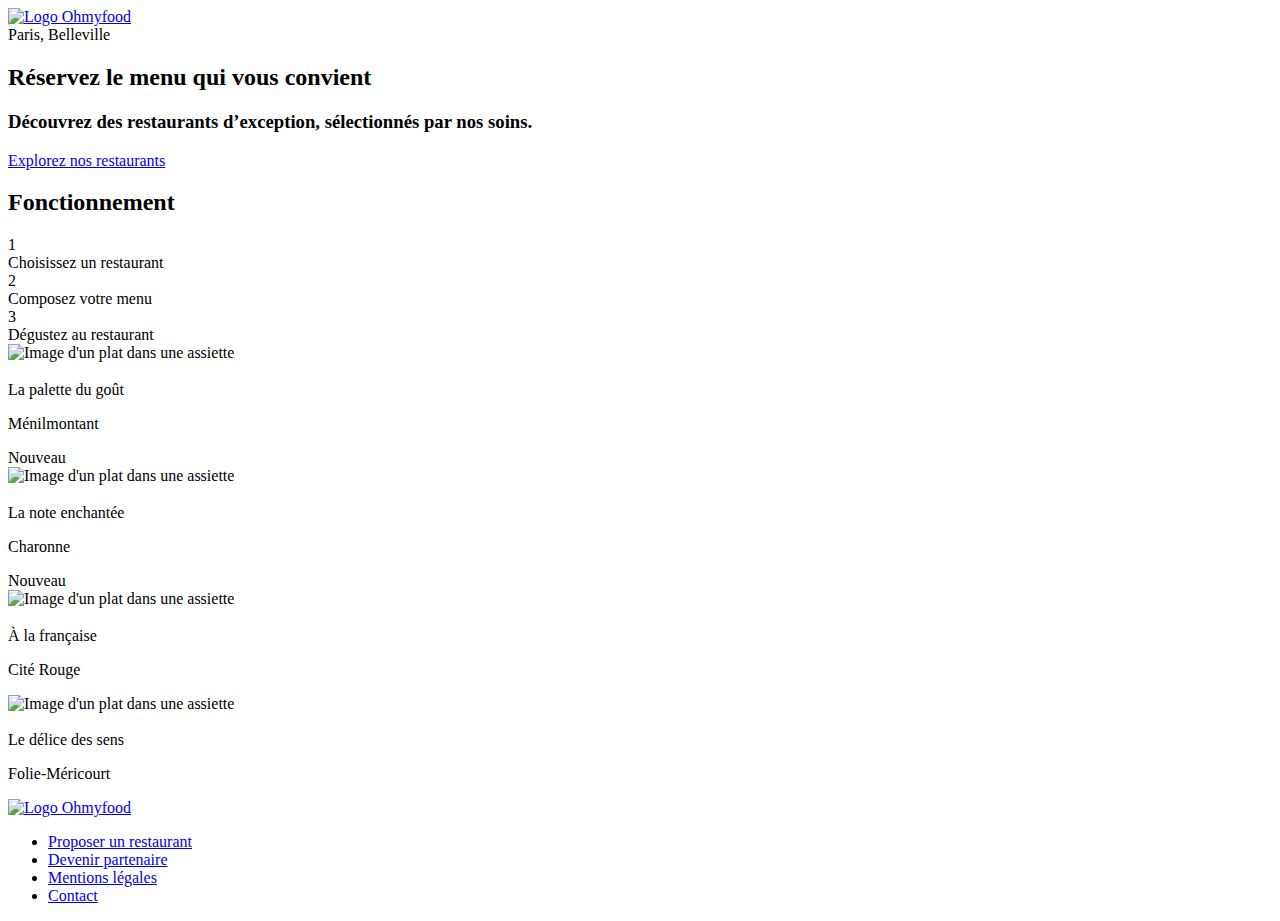
==== index.html @ 3d0cc45c "Ajout de html index" ====
<!DOCTYPE html>
<html lang="fr">

<head>
    <meta charset="UTF-8">
    <meta name="viewport" content="width=device-width, initial-scale=1.0">
    <title>Ohmyfood</title>
    <link rel="preconnect" href="https://fonts.googleapis.com">
    <link rel="preconnect" href="https://fonts.gstatic.com" crossorigin>
    <link href="https://fonts.googleapis.com/css2?family=Raleway:wght@400;500;700&display=swap" rel="stylesheet">
    <link rel="stylesheet" href="https://cdnjs.cloudflare.com/ajax/libs/font-awesome/6.2.1/css/all.min.css" integrity="sha512-MV7K8+y+gLIBoVD59lQIYicR65iaqukzvf/nwasF0nqhPay5w/9lJmVM2hMDcnK1OnMGCdVK+iQrJ7lzPJQd1w==" crossorigin="anonymous" referrerpolicy="no-referrer">
    <link rel="stylesheet" href="./css/style.css">
</head>

<body>
    <header>
        <div class="header">
            <div class="header__logo">
                <a href="#!"><img src="./images/logo/ohmyfood.png" alt="Logo Ohmyfood"></a>
            </div>
            <div class="header__lieu">
                <i class="fa-solid fa-location-dot" aria-hidden="true"></i> Paris, Belleville
            </div>
        </div>
    </header>
    <main>
        <div class="main">
            <section class="explorer">
                <h2>Réservez le menu qui vous convient</h2>
                <h3>Découvrez des restaurants d’exception, sélectionnés par nos soins.</h3>
                <a href="#!">Explorez nos restaurants</a>
            </section>
            <section class="fonctionnement">
                <h2>Fonctionnement</h2>
                <div class="fonctionnement__step">
                    <div class="fonctionnement__number">
                        1
                    </div>
                    <i class="fa-solid fa-location-dot" aria-hidden="true"></i>
                    Choisissez un restaurant
                </div>
                <div class="fonctionnement__step">
                    <div class="fonctionnement__number">
                        2
                    </div>
                    <i class="fa-solid fa-location-dot" aria-hidden="true"></i>
                    Composez votre menu
                </div>
                <div class="fonctionnement__step">
                    <div class="fonctionnement__number">
                        3
                    </div>
                    <i class="fa-solid fa-location-dot" aria-hidden="true"></i>
                    Dégustez au restaurant
                </div>
            </section>
            <section class="restaurants">
                <article class="card">
                    <img src="./images/restaurants/jay-wennington-N_Y88TWmGwA-unsplash" alt="Image d'un plat dans une assiette">
                    <div class="card__text">
                        <h3 class="card__title"></h3>La palette du goût</h3>
                        <p class="card__subtitle">Ménilmontant</p>
                    </div>
                    <div class="card__caption">Nouveau</div>
                    <div class="card__heart"></div>
                </article>
                <article class="card">
                    <img src="./images/restaurants/jay-wennington-N_Y88TWmGwA-unsplash" alt="Image d'un plat dans une assiette">
                    <div class="card__text">
                        <h3 class="card__title"></h3>La note enchantée</h3>
                        <p class="card__subtitle">Charonne</p>
                    </div>
                    <div class="card__caption">Nouveau</div>
                    <div class="card__heart--selected"></div>
                </article>
                <article class="card">
                    <img src="./images/restaurants/jay-wennington-N_Y88TWmGwA-unsplash" alt="Image d'un plat dans une assiette">
                    <div class="card__text">
                        <h3 class="card__title"></h3>À la française</h3>
                        <p class="card__subtitle">Cité Rouge</p>
                    </div>
                    <div class="card__heart"></div>
                </article>
                <article class="card">
                    <img src="./images/restaurants/jay-wennington-N_Y88TWmGwA-unsplash" alt="Image d'un plat dans une assiette">
                    <div class="card__text">
                        <h3 class="card__title"></h3>Le délice des sens</h3>
                        <p class="card__subtitle">Folie-Méricourt</p>
                    </div>
                    <div class="card__heart"></div>
                </article>
            </section>
        </div>
    </main>
    <footer>
        <div class="footer">
            <div class="footer__logo">
                <a href="#!"><img src="./images/logo/ohmyfood.png" alt="Logo Ohmyfood"></a>
            </div>
            <ul class="footer__liens">
                <li><a href="#!"><i class="fa-solid fa-location-dot" aria-hidden="true"></i> Proposer un restaurant</a></li>
                <li><a href="#!"><i class="fa-solid fa-location-dot" aria-hidden="true"></i> Devenir partenaire</a></li>
                <li><a href="#!">Mentions légales</a></li>
                <li><a href="#!">Contact</a></li>
            </ul>
        </div>
    </footer>
</body>

</html>
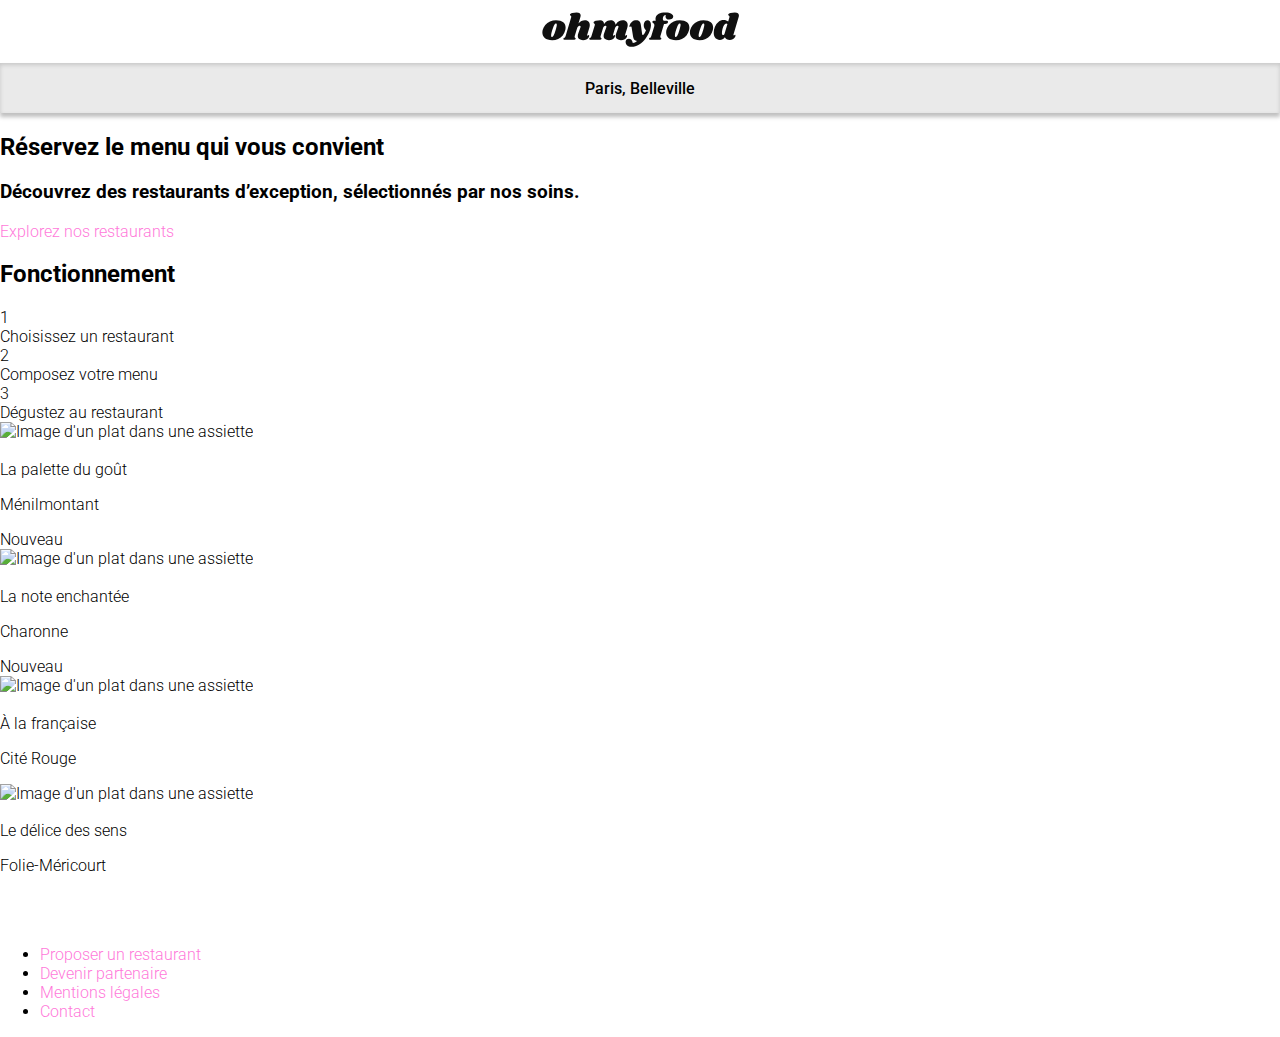
==== commit fe588162: "Modifications icones footer" ====
--- a/index.html
+++ b/index.html
@@ -7,104 +7,106 @@
     <title>Ohmyfood</title>
     <link rel="preconnect" href="https://fonts.googleapis.com">
     <link rel="preconnect" href="https://fonts.gstatic.com" crossorigin>
-    <link href="https://fonts.googleapis.com/css2?family=Raleway:wght@400;500;700&display=swap" rel="stylesheet">
+    <link href="https://fonts.googleapis.com/css2?family=Roboto:ital,wght@0,100;0,300;0,400;0,500;0,700;0,900;1,100;1,300;1,400;1,500;1,700;1,900&display=swap" rel="stylesheet">
     <link rel="stylesheet" href="https://cdnjs.cloudflare.com/ajax/libs/font-awesome/6.2.1/css/all.min.css" integrity="sha512-MV7K8+y+gLIBoVD59lQIYicR65iaqukzvf/nwasF0nqhPay5w/9lJmVM2hMDcnK1OnMGCdVK+iQrJ7lzPJQd1w==" crossorigin="anonymous" referrerpolicy="no-referrer">
     <link rel="stylesheet" href="./css/style.css">
 </head>
 
 <body>
-    <header>
-        <div class="header">
-            <div class="header__logo">
-                <a href="#!"><img src="./images/logo/ohmyfood.png" alt="Logo Ohmyfood"></a>
+    <div class="main-container">
+        <header>
+            <div class="header">
+                <div class="header__logo">
+                    <a href="#!"><img src="./images/logo/ohmyfood@2x.svg" alt="Logo Ohmyfood"></a>
+                </div>
+                <div class="header__lieu">
+                    <i class="fa-solid fa-location-dot" aria-hidden="true"></i> Paris, Belleville
+                </div>
             </div>
-            <div class="header__lieu">
-                <i class="fa-solid fa-location-dot" aria-hidden="true"></i> Paris, Belleville
+        </header>
+        <main>
+            <div class="main">
+                <section class="explorer">
+                    <h2>Réservez le menu qui vous convient</h2>
+                    <h3>Découvrez des restaurants d’exception, sélectionnés par nos soins.</h3>
+                    <a href="#!">Explorez nos restaurants</a>
+                </section>
+                <section class="fonctionnement">
+                    <h2>Fonctionnement</h2>
+                    <div class="fonctionnement__step">
+                        <div class="fonctionnement__number">
+                            1
+                        </div>
+                        <i class="fa-solid fa-location-dot" aria-hidden="true"></i>
+                        Choisissez un restaurant
+                    </div>
+                    <div class="fonctionnement__step">
+                        <div class="fonctionnement__number">
+                            2
+                        </div>
+                        <i class="fa-solid fa-location-dot" aria-hidden="true"></i>
+                        Composez votre menu
+                    </div>
+                    <div class="fonctionnement__step">
+                        <div class="fonctionnement__number">
+                            3
+                        </div>
+                        <i class="fa-solid fa-location-dot" aria-hidden="true"></i>
+                        Dégustez au restaurant
+                    </div>
+                </section>
+                <section class="restaurants">
+                    <article class="card">
+                        <img src="./images/restaurants/jay-wennington-N_Y88TWmGwA-unsplash" alt="Image d'un plat dans une assiette">
+                        <div class="card__text">
+                            <h3 class="card__title"></h3>La palette du goût</h3>
+                            <p class="card__subtitle">Ménilmontant</p>
+                        </div>
+                        <div class="card__caption">Nouveau</div>
+                        <div class="card__heart"></div>
+                    </article>
+                    <article class="card">
+                        <img src="./images/restaurants/jay-wennington-N_Y88TWmGwA-unsplash" alt="Image d'un plat dans une assiette">
+                        <div class="card__text">
+                            <h3 class="card__title"></h3>La note enchantée</h3>
+                            <p class="card__subtitle">Charonne</p>
+                        </div>
+                        <div class="card__caption">Nouveau</div>
+                        <div class="card__heart--selected"></div>
+                    </article>
+                    <article class="card">
+                        <img src="./images/restaurants/jay-wennington-N_Y88TWmGwA-unsplash" alt="Image d'un plat dans une assiette">
+                        <div class="card__text">
+                            <h3 class="card__title"></h3>À la française</h3>
+                            <p class="card__subtitle">Cité Rouge</p>
+                        </div>
+                        <div class="card__heart"></div>
+                    </article>
+                    <article class="card">
+                        <img src="./images/restaurants/jay-wennington-N_Y88TWmGwA-unsplash" alt="Image d'un plat dans une assiette">
+                        <div class="card__text">
+                            <h3 class="card__title"></h3>Le délice des sens</h3>
+                            <p class="card__subtitle">Folie-Méricourt</p>
+                        </div>
+                        <div class="card__heart"></div>
+                    </article>
+                </section>
             </div>
-        </div>
-    </header>
-    <main>
-        <div class="main">
-            <section class="explorer">
-                <h2>Réservez le menu qui vous convient</h2>
-                <h3>Découvrez des restaurants d’exception, sélectionnés par nos soins.</h3>
-                <a href="#!">Explorez nos restaurants</a>
-            </section>
-            <section class="fonctionnement">
-                <h2>Fonctionnement</h2>
-                <div class="fonctionnement__step">
-                    <div class="fonctionnement__number">
-                        1
-                    </div>
-                    <i class="fa-solid fa-location-dot" aria-hidden="true"></i>
-                    Choisissez un restaurant
+        </main>
+        <footer>
+            <div class="footer">
+                <div class="footer__logo">
+                    <a href="#!"><img src="./images/logo/ohmyfood-white@2x.svg" alt="Logo Ohmyfood"></a>
                 </div>
-                <div class="fonctionnement__step">
-                    <div class="fonctionnement__number">
-                        2
-                    </div>
-                    <i class="fa-solid fa-location-dot" aria-hidden="true"></i>
-                    Composez votre menu
-                </div>
-                <div class="fonctionnement__step">
-                    <div class="fonctionnement__number">
-                        3
-                    </div>
-                    <i class="fa-solid fa-location-dot" aria-hidden="true"></i>
-                    Dégustez au restaurant
-                </div>
-            </section>
-            <section class="restaurants">
-                <article class="card">
-                    <img src="./images/restaurants/jay-wennington-N_Y88TWmGwA-unsplash" alt="Image d'un plat dans une assiette">
-                    <div class="card__text">
-                        <h3 class="card__title"></h3>La palette du goût</h3>
-                        <p class="card__subtitle">Ménilmontant</p>
-                    </div>
-                    <div class="card__caption">Nouveau</div>
-                    <div class="card__heart"></div>
-                </article>
-                <article class="card">
-                    <img src="./images/restaurants/jay-wennington-N_Y88TWmGwA-unsplash" alt="Image d'un plat dans une assiette">
-                    <div class="card__text">
-                        <h3 class="card__title"></h3>La note enchantée</h3>
-                        <p class="card__subtitle">Charonne</p>
-                    </div>
-                    <div class="card__caption">Nouveau</div>
-                    <div class="card__heart--selected"></div>
-                </article>
-                <article class="card">
-                    <img src="./images/restaurants/jay-wennington-N_Y88TWmGwA-unsplash" alt="Image d'un plat dans une assiette">
-                    <div class="card__text">
-                        <h3 class="card__title"></h3>À la française</h3>
-                        <p class="card__subtitle">Cité Rouge</p>
-                    </div>
-                    <div class="card__heart"></div>
-                </article>
-                <article class="card">
-                    <img src="./images/restaurants/jay-wennington-N_Y88TWmGwA-unsplash" alt="Image d'un plat dans une assiette">
-                    <div class="card__text">
-                        <h3 class="card__title"></h3>Le délice des sens</h3>
-                        <p class="card__subtitle">Folie-Méricourt</p>
-                    </div>
-                    <div class="card__heart"></div>
-                </article>
-            </section>
-        </div>
-    </main>
-    <footer>
-        <div class="footer">
-            <div class="footer__logo">
-                <a href="#!"><img src="./images/logo/ohmyfood.png" alt="Logo Ohmyfood"></a>
+                <ul class="footer__liens">
+                    <li><a href="#!"><i class="fa-solid fa-utensils" aria-hidden="true"></i> Proposer un restaurant</a></li>
+                    <li><a href="#!"><i class="fa-solid fa-handshake-angle" aria-hidden="true"></i> Devenir partenaire</a></li>
+                    <li><a href="#!">Mentions légales</a></li>
+                    <li><a href="#!">Contact</a></li>
+                </ul>
             </div>
-            <ul class="footer__liens">
-                <li><a href="#!"><i class="fa-solid fa-location-dot" aria-hidden="true"></i> Proposer un restaurant</a></li>
-                <li><a href="#!"><i class="fa-solid fa-location-dot" aria-hidden="true"></i> Devenir partenaire</a></li>
-                <li><a href="#!">Mentions légales</a></li>
-                <li><a href="#!">Contact</a></li>
-            </ul>
-        </div>
-    </footer>
+        </footer>
+    </div>
 </body>
 
 </html>--- a/css/style.css
+++ b/css/style.css
@@ -0,0 +1,54 @@
+/****** General ***********/
+* {
+    font-family: "Roboto", sans-serif;
+  }
+  
+  .fa-solid {
+    color: #9356DC;
+  }
+  
+  html {
+    scroll-behavior: smooth;
+  }
+  
+  body {
+    display: flex;
+    justify-content: center;
+    margin: 0;
+    padding: 0;
+    font-weight: 300;
+    font-size: 16px;
+  }
+  
+  .main-container {
+    width: 100%;
+    max-width: 100%;
+    padding: 0;
+    box-sizing: border-box;
+  }
+  
+  a {
+    color: #FF79DA;
+    text-decoration: none;
+  }
+  
+  /****** Header ***********/
+  .header div {
+    display: flex;
+    align-items: center;
+    justify-content: center;
+  }
+  
+  .header__logo {
+    height: 63px;
+  }
+  .header__logo img {
+    width: 197px;
+  }
+  
+  .header__lieu {
+    box-shadow: inset 0px 2px 4px 0px rgba(0, 0, 0, 0.15), 0px 4px 4px 0px rgba(0, 0, 0, 0.25);
+    background: #EAEAEA;
+    height: 50px;
+    font-weight: 500;
+  }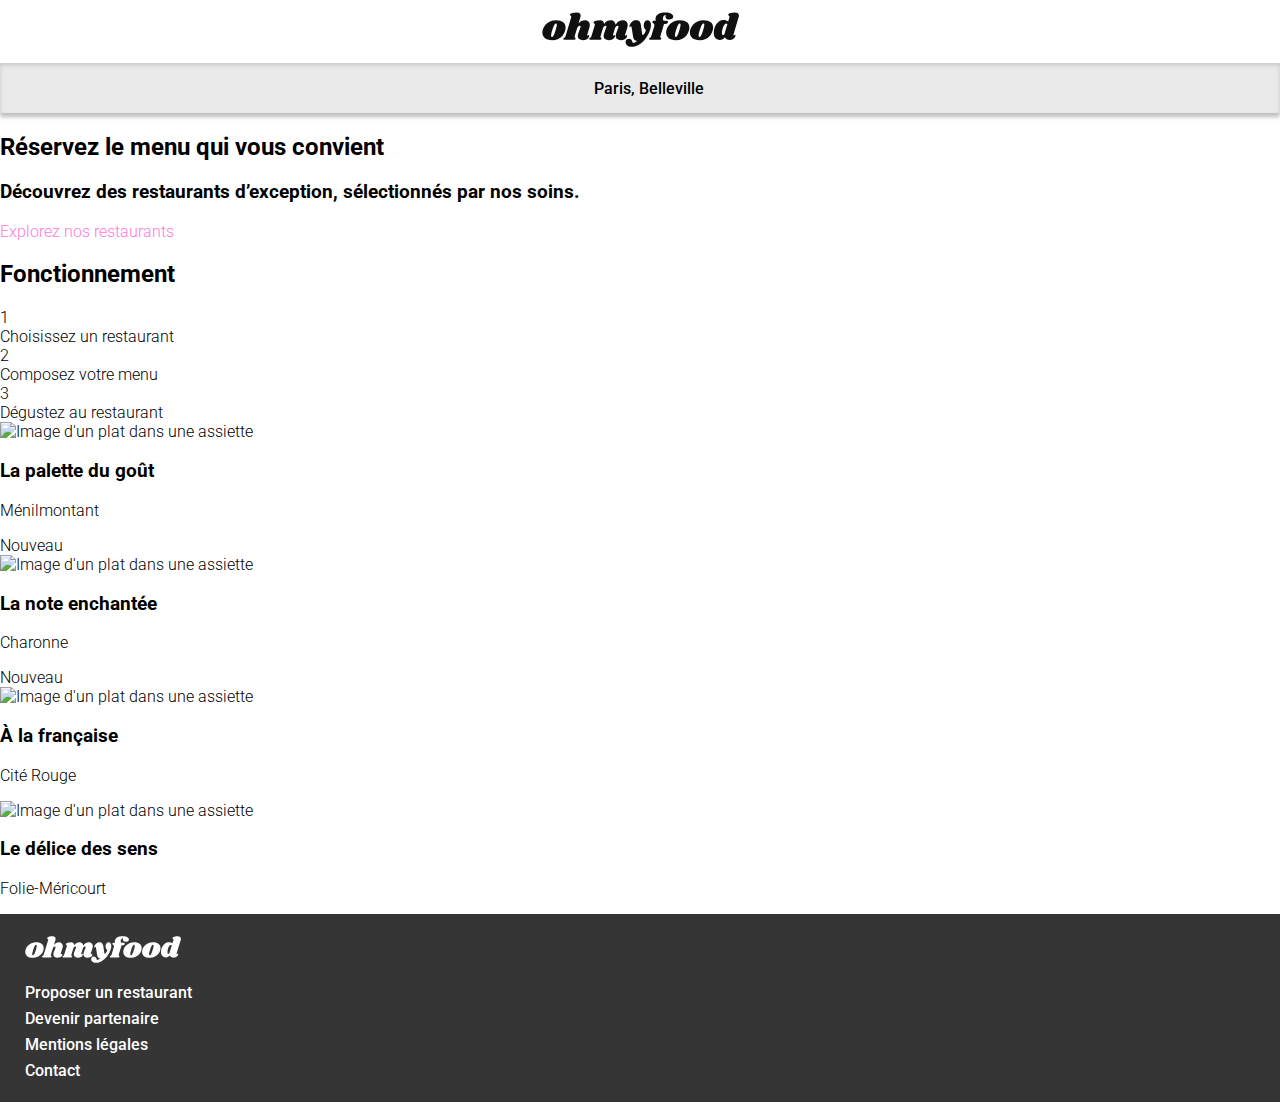
==== commit afaba45c: "Corrections balises h3 après check W3C" ====
--- a/index.html
+++ b/index.html
@@ -59,7 +59,7 @@
                     <article class="card">
                         <img src="./images/restaurants/jay-wennington-N_Y88TWmGwA-unsplash" alt="Image d'un plat dans une assiette">
                         <div class="card__text">
-                            <h3 class="card__title"></h3>La palette du goût</h3>
+                            <h3 class="card__title">La palette du goût</h3>
                             <p class="card__subtitle">Ménilmontant</p>
                         </div>
                         <div class="card__caption">Nouveau</div>
@@ -68,7 +68,7 @@
                     <article class="card">
                         <img src="./images/restaurants/jay-wennington-N_Y88TWmGwA-unsplash" alt="Image d'un plat dans une assiette">
                         <div class="card__text">
-                            <h3 class="card__title"></h3>La note enchantée</h3>
+                            <h3 class="card__title">La note enchantée</h3>
                             <p class="card__subtitle">Charonne</p>
                         </div>
                         <div class="card__caption">Nouveau</div>
@@ -77,7 +77,7 @@
                     <article class="card">
                         <img src="./images/restaurants/jay-wennington-N_Y88TWmGwA-unsplash" alt="Image d'un plat dans une assiette">
                         <div class="card__text">
-                            <h3 class="card__title"></h3>À la française</h3>
+                            <h3 class="card__title">À la française</h3>
                             <p class="card__subtitle">Cité Rouge</p>
                         </div>
                         <div class="card__heart"></div>
@@ -85,7 +85,7 @@
                     <article class="card">
                         <img src="./images/restaurants/jay-wennington-N_Y88TWmGwA-unsplash" alt="Image d'un plat dans une assiette">
                         <div class="card__text">
-                            <h3 class="card__title"></h3>Le délice des sens</h3>
+                            <h3 class="card__title">Le délice des sens</h3>
                             <p class="card__subtitle">Folie-Méricourt</p>
                         </div>
                         <div class="card__heart"></div>
--- a/css/style.css
+++ b/css/style.css
@@ -32,7 +32,7 @@
     text-decoration: none;
   }
   
-  /****** Header ***********/
+  /****** Footer ***********/
   .header div {
     display: flex;
     align-items: center;
@@ -51,4 +51,39 @@
     background: #EAEAEA;
     height: 50px;
     font-weight: 500;
+  }
+  .header__lieu i {
+    margin-right: 17px;
+    color: #353535;
+  }
+  
+  /****** Header ***********/
+  .footer {
+    background: #353535;
+    padding: 0px 25px;
+    font-weight: 500;
+  }
+  
+  .footer__logo {
+    padding-top: 22px;
+  }
+  .footer__logo img {
+    height: 27px;
+  }
+  
+  .footer__liens {
+    margin: 0;
+    padding: 16px 0 15px 0;
+    list-style: none;
+  }
+  .footer__liens a {
+    color: white;
+  }
+  .footer__liens i {
+    color: white;
+    font-size: 13px;
+    width: 20px;
+  }
+  .footer__liens li {
+    padding-bottom: 7px;
   }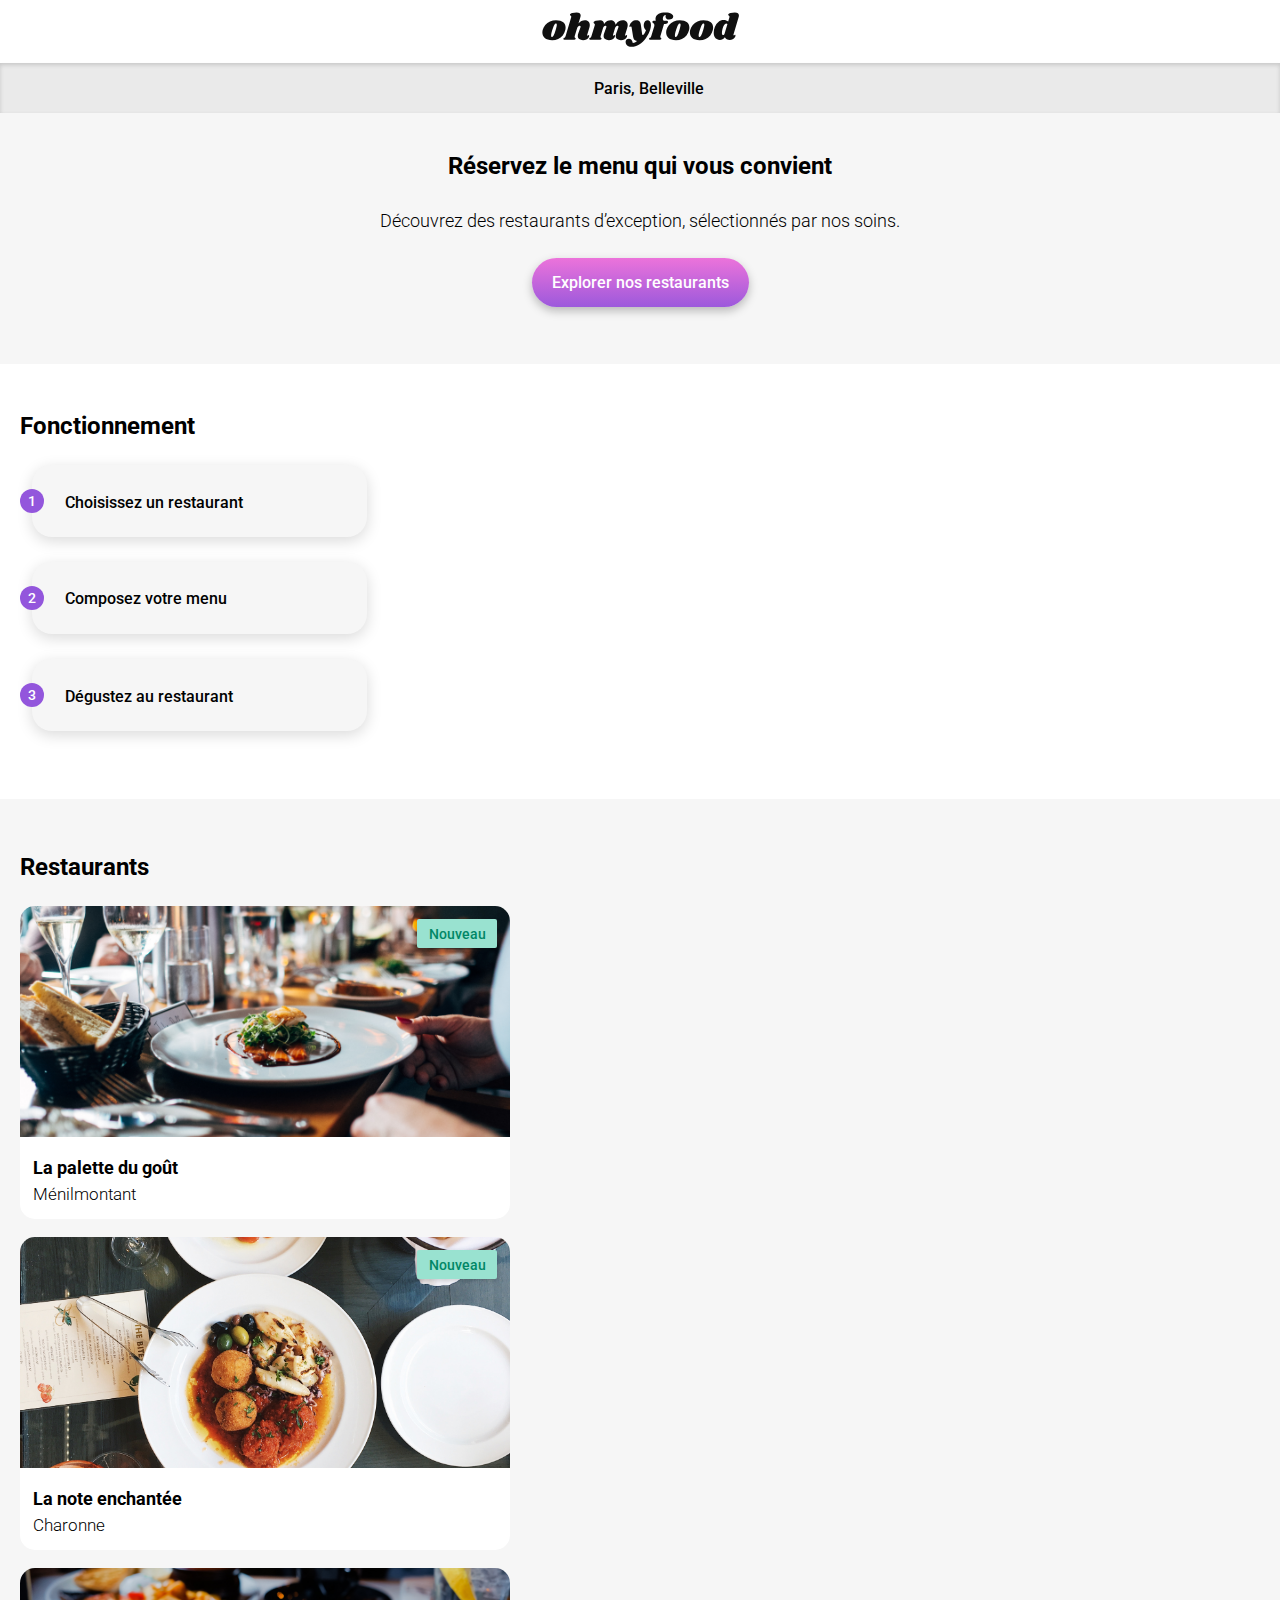
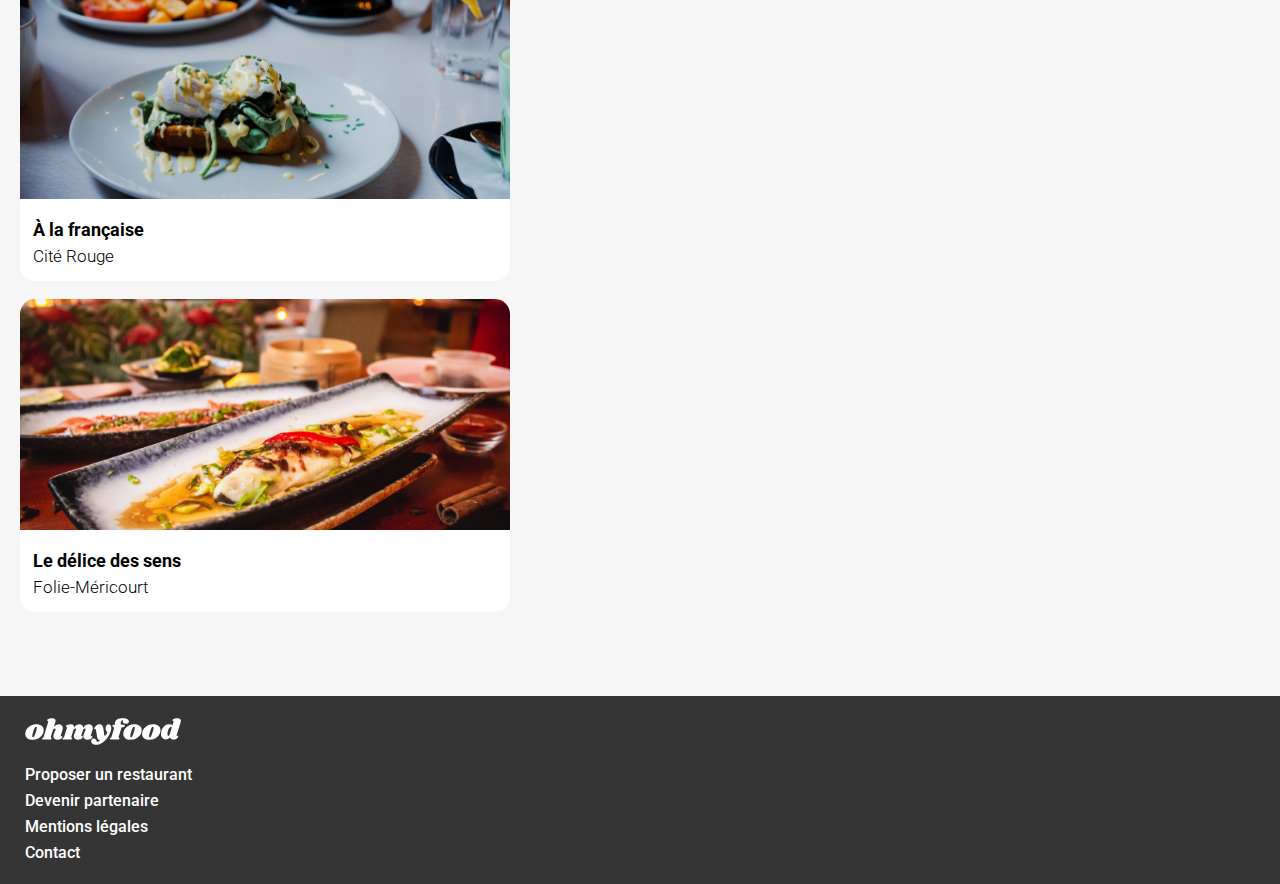
==== commit 9b6a5571: "Finalisation css home avant animations" ====
--- a/index.html
+++ b/index.html
@@ -29,7 +29,7 @@
                 <section class="explorer">
                     <h2>Réservez le menu qui vous convient</h2>
                     <h3>Découvrez des restaurants d’exception, sélectionnés par nos soins.</h3>
-                    <a href="#!">Explorez nos restaurants</a>
+                    <a class="bouton-rose" href="#!">Explorer nos restaurants</a>
                 </section>
                 <section class="fonctionnement">
                     <h2>Fonctionnement</h2>
@@ -37,58 +37,65 @@
                         <div class="fonctionnement__number">
                             1
                         </div>
-                        <i class="fa-solid fa-location-dot" aria-hidden="true"></i>
-                        Choisissez un restaurant
+                        <div class="fonctionnement__texte">
+                            <i class="fa-solid fa-mobile-screen-button fonctionnement__texte--icon1" aria-hidden="true"></i>
+                            Choisissez un restaurant
+                        </div>
                     </div>
                     <div class="fonctionnement__step">
                         <div class="fonctionnement__number">
                             2
                         </div>
-                        <i class="fa-solid fa-location-dot" aria-hidden="true"></i>
-                        Composez votre menu
+                        <div class="fonctionnement__texte">
+                            <i class="fa-solid fa-list-ul fonctionnement__texte--icon2" aria-hidden="true"></i>
+                            Composez votre menu
+                        </div>
                     </div>
                     <div class="fonctionnement__step">
                         <div class="fonctionnement__number">
                             3
                         </div>
-                        <i class="fa-solid fa-location-dot" aria-hidden="true"></i>
-                        Dégustez au restaurant
+                        <div class="fonctionnement__texte">
+                            <i class="fa-solid fa-store fonctionnement__texte--icon3" aria-hidden="true"></i>
+                            Dégustez au restaurant
+                        </div>
                     </div>
                 </section>
                 <section class="restaurants">
+                    <h2>Restaurants</h2>
                     <article class="card">
-                        <img src="./images/restaurants/jay-wennington-N_Y88TWmGwA-unsplash" alt="Image d'un plat dans une assiette">
+                        <img src="./images/restaurants/jay-wennington-N_Y88TWmGwA-unsplash.jpg" alt="Image d'un plat dans une assiette">
                         <div class="card__text">
                             <h3 class="card__title">La palette du goût</h3>
                             <p class="card__subtitle">Ménilmontant</p>
                         </div>
                         <div class="card__caption">Nouveau</div>
-                        <div class="card__heart"></div>
+                        <div class="card__heart"><i class="fa-solid fa-heart"></i></div>
                     </article>
                     <article class="card">
-                        <img src="./images/restaurants/jay-wennington-N_Y88TWmGwA-unsplash" alt="Image d'un plat dans une assiette">
+                        <img src="./images/restaurants/stil-u2Lp8tXIcjw-unsplash.jpg" alt="Image d'un plat dans une assiette">
                         <div class="card__text">
                             <h3 class="card__title">La note enchantée</h3>
                             <p class="card__subtitle">Charonne</p>
                         </div>
                         <div class="card__caption">Nouveau</div>
-                        <div class="card__heart--selected"></div>
+                        <div class="card__heart--selected"><i class="fa-solid fa-heart"></i></div>
                     </article>
                     <article class="card">
-                        <img src="./images/restaurants/jay-wennington-N_Y88TWmGwA-unsplash" alt="Image d'un plat dans une assiette">
+                        <img src="./images/restaurants/toa-heftiba-DQKerTsQwi0-unsplash.jpg" alt="Image d'un plat dans une assiette">
                         <div class="card__text">
                             <h3 class="card__title">À la française</h3>
                             <p class="card__subtitle">Cité Rouge</p>
                         </div>
-                        <div class="card__heart"></div>
+                        <div class="card__heart"><i class="fa-solid fa-heart"></i></div>
                     </article>
                     <article class="card">
-                        <img src="./images/restaurants/jay-wennington-N_Y88TWmGwA-unsplash" alt="Image d'un plat dans une assiette">
+                        <img src="./images/restaurants/louis-hansel-shotsoflouis-qNBGVyOCY8Q-unsplash.jpg" alt="Image d'un plat dans une assiette">
                         <div class="card__text">
                             <h3 class="card__title">Le délice des sens</h3>
                             <p class="card__subtitle">Folie-Méricourt</p>
                         </div>
-                        <div class="card__heart"></div>
+                        <div class="card__heart"><i class="fa-solid fa-heart"></i></div>
                     </article>
                 </section>
             </div>
--- a/css/style.css
+++ b/css/style.css
@@ -18,6 +18,17 @@
     padding: 0;
     font-weight: 300;
     font-size: 16px;
+  }
+  
+  .bouton-rose {
+    background: linear-gradient(0deg, #9356DC -11.44%, #FF79DA 123.93%);
+    box-shadow: 0px 4px 10px 0px rgba(0, 0, 0, 0.2509803922);
+    font-size: 16px;
+    font-weight: 500;
+    border-radius: 25px;
+    color: #FFF;
+    padding: 15px 20px;
+    display: inline-block;
   }
   
   .main-container {
@@ -32,7 +43,7 @@
     text-decoration: none;
   }
   
-  /****** Footer ***********/
+  /****** Header ***********/
   .header div {
     display: flex;
     align-items: center;
@@ -57,7 +68,7 @@
     color: #353535;
   }
   
-  /****** Header ***********/
+  /****** Footer ***********/
   .footer {
     background: #353535;
     padding: 0px 25px;
@@ -86,4 +97,160 @@
   }
   .footer__liens li {
     padding-bottom: 7px;
+  }
+
+/****** Home ***********/
+.explorer {
+    text-align: center;
+    background: #F6F6F6;
+  }
+  .explorer h2 {
+    margin: 0;
+    padding-top: 39px;
+    font-weight: 700;
+    font-size: 24px;
+  }
+  .explorer h3 {
+    margin: 30px 0 0 0;
+    font-weight: 300;
+    font-size: 18px;
+  }
+  .explorer a {
+    margin-top: 27px;
+    margin-bottom: 57px;
+  }
+  
+  .fonctionnement {
+    padding: 0px 20px 43px 20px;
+  }
+  .fonctionnement h2 {
+    margin: 0;
+    padding: 48px 0 25px 0;
+    font-weight: 700;
+    font-size: 24px;
+  }
+  
+  .fonctionnement__step {
+    box-shadow: 0px 4px 15px 0px rgba(0, 0, 0, 0.1490196078);
+    background: #F6F6F6;
+    border-radius: 20px;
+    max-width: 335px;
+    display: flex;
+    align-items: center;
+    margin-left: 12px;
+    margin-bottom: 25px;
+    height: 72px;
+  }
+  
+  .fonctionnement__number {
+    height: 24px;
+    width: 24px;
+    background: #9356DC;
+    color: #FFF;
+    border-radius: 20px;
+    display: flex;
+    align-items: center;
+    justify-content: center;
+    font-weight: 500;
+    font-size: 14px;
+    margin-left: -12px;
+  }
+  
+  .fonctionnement__texte {
+    font-weight: 500;
+    font-size: 16px;
+    padding: 0px 0px 0px 21px;
+  }
+  .fonctionnement__texte i {
+    width: 30px;
+  }
+  .fonctionnement__texte--icon1 {
+    font-size: 20px;
+    color: #7E7E7E;
+  }
+  .fonctionnement__texte--icon2 {
+    font-size: 16px;
+    color: #7E7E7E;
+  }
+  .fonctionnement__texte--icon3 {
+    font-size: 18px;
+  }
+  
+  .restaurants {
+    background: #F6F6F6;
+    padding: 0px 20px 66px 20px;
+  }
+  .restaurants h2 {
+    margin: 0;
+    padding: 54px 0 25px 0;
+    font-weight: 700;
+    font-size: 24px;
+  }
+  
+  .card {
+    max-width: 490px;
+    border-radius: 15px;
+    background: #FFF;
+    position: relative;
+    margin-bottom: 18px;
+  }
+  .card img {
+    width: 100%;
+    height: 231px;
+    object-fit: cover;
+    border-radius: 15px 15px 0px 0px;
+  }
+  
+  .card__text {
+    padding: 16px 0 0 13px;
+  }
+  
+  .card__title {
+    font-size: 18px;
+    font-weight: 700;
+    margin: 0;
+  }
+  
+  .card__subtitle {
+    font-size: 17px;
+    font-weight: 300;
+    margin: 0;
+    padding: 6px 0px 15px 0px;
+  }
+  
+  .card__caption {
+    position: absolute;
+    right: 13px;
+    top: 13px;
+    background: #99E2D0;
+    color: #008766;
+    box-shadow: 0px 2px 4px 0px rgba(0, 0, 0, 0.1490196078);
+    font-size: 14px;
+    font-weight: 500;
+    width: 80px;
+    height: 29px;
+    display: flex;
+    align-items: center;
+    justify-content: center;
+    border-radius: 2px;
+  }
+  
+  .card__heart i {
+    font-size: 22px;
+    position: absolute;
+    right: 20px;
+    bottom: 30px;
+    color: transparent;
+    -webkit-text-stroke-width: 1px;
+    -webkit-text-stroke-color: #101010;
+  }
+  
+  .card__heart--selected i {
+    font-size: 22px;
+    position: absolute;
+    right: 20px;
+    bottom: 30px;
+    background: linear-gradient(to top, #FF79DA, #9356DC);
+    background-clip: text;
+    color: transparent;
   }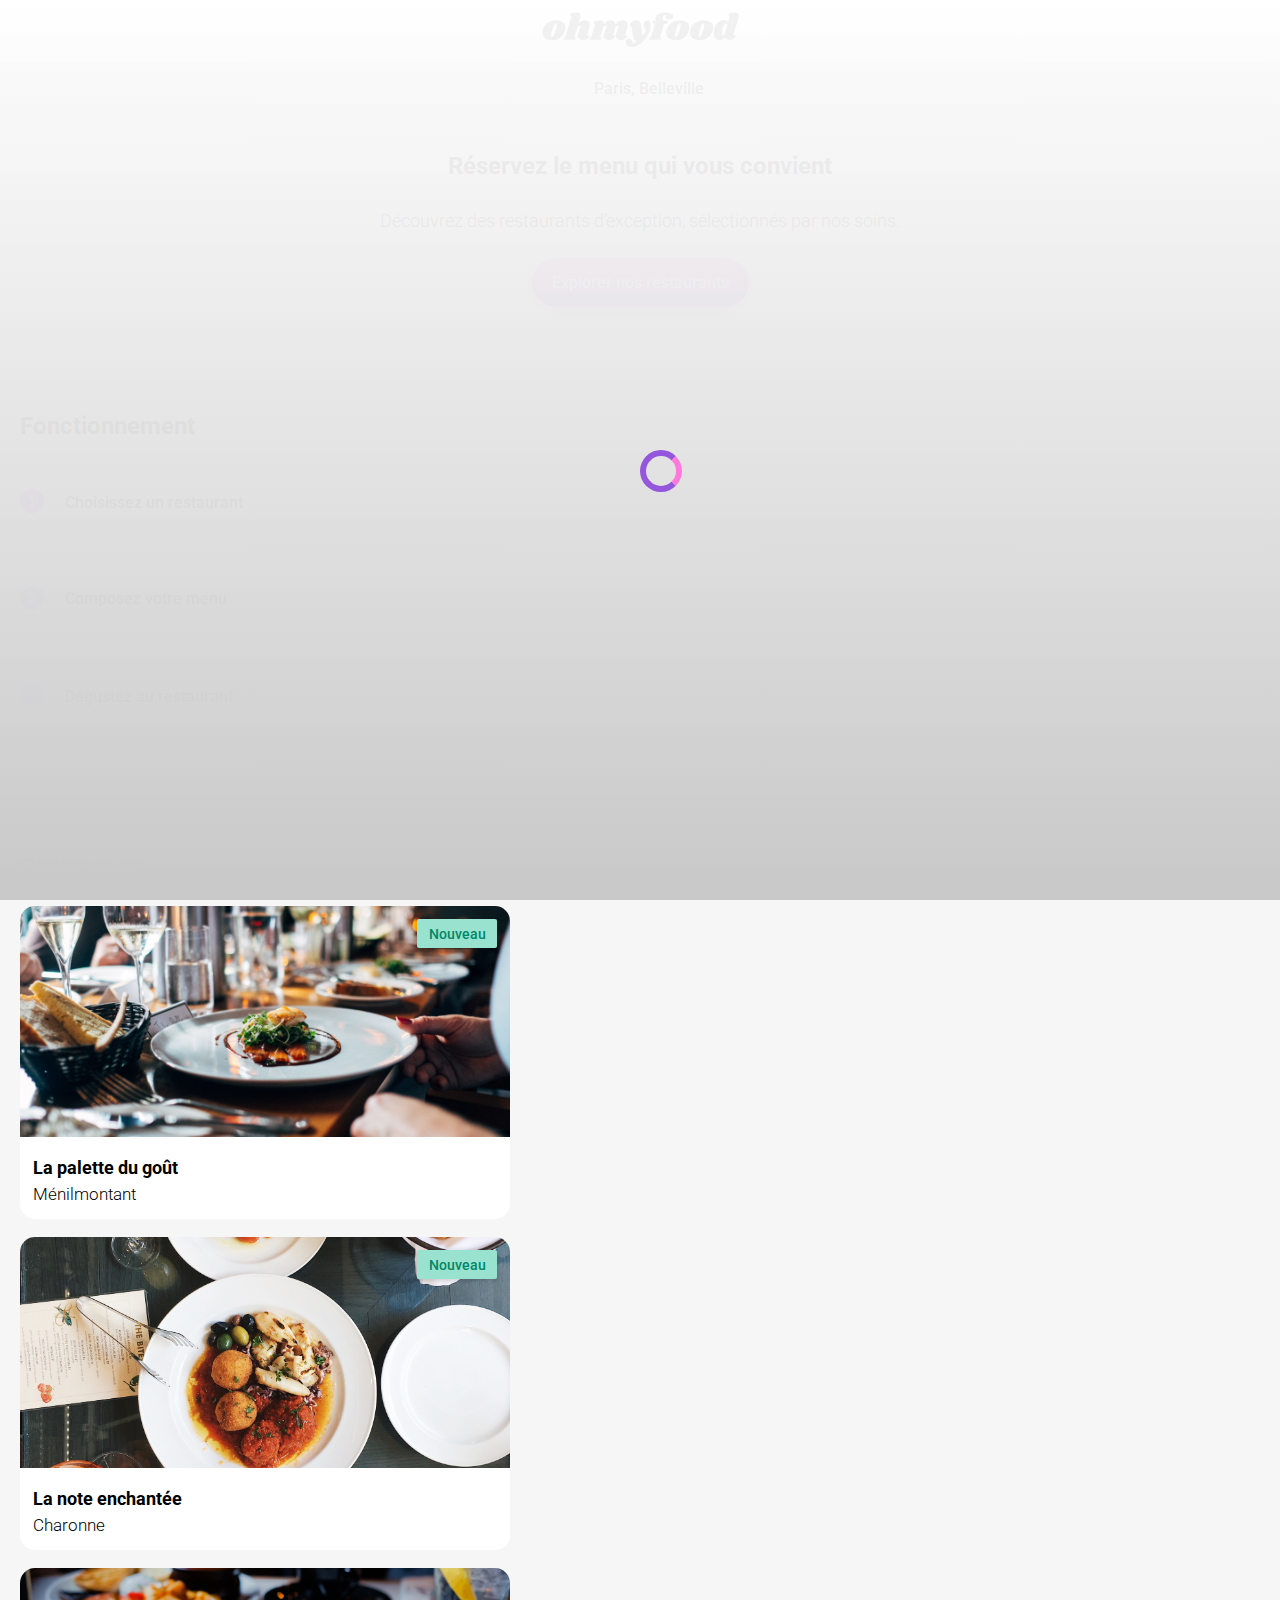
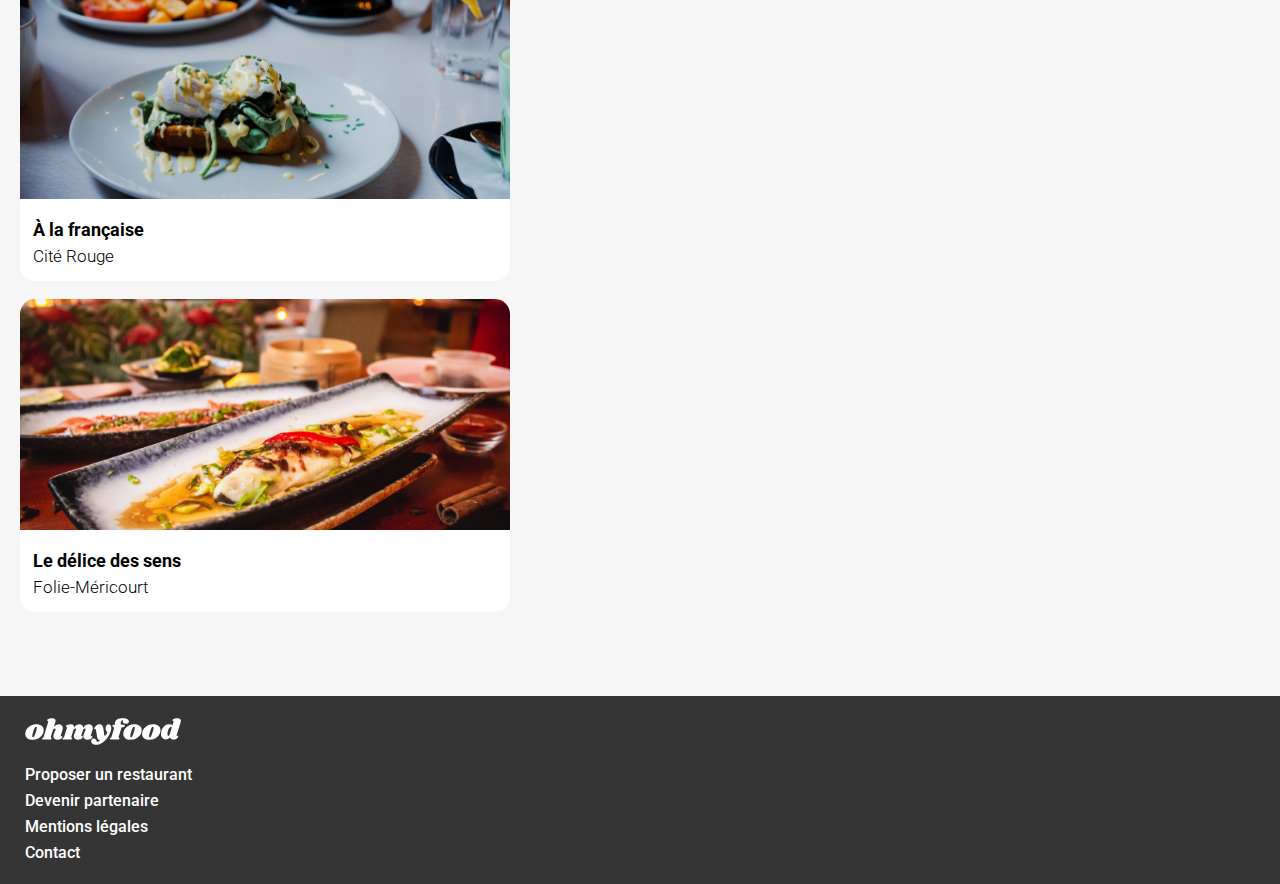
==== commit 414c83c0: "Ajout home et animations" ====
--- a/index.html
+++ b/index.html
@@ -13,6 +13,7 @@
 </head>
 
 <body>
+    <div class="loading"><div class="loading__anim"></div></div>
     <div class="main-container">
         <header>
             <div class="header">
@@ -70,7 +71,7 @@
                             <p class="card__subtitle">Ménilmontant</p>
                         </div>
                         <div class="card__caption">Nouveau</div>
-                        <div class="card__heart"><i class="fa-solid fa-heart"></i></div>
+                        <div class="card__heart"><i class="fa-solid fa-heart first-heart"></i><i class="fa-solid fa-heart second-heart"></i></div>
                     </article>
                     <article class="card">
                         <img src="./images/restaurants/stil-u2Lp8tXIcjw-unsplash.jpg" alt="Image d'un plat dans une assiette">
@@ -79,7 +80,7 @@
                             <p class="card__subtitle">Charonne</p>
                         </div>
                         <div class="card__caption">Nouveau</div>
-                        <div class="card__heart--selected"><i class="fa-solid fa-heart"></i></div>
+                        <div class="card__heart--selected"><i class="fa-solid fa-heart first-heart"></i><i class="fa-solid fa-heart second-heart"></i></div>
                     </article>
                     <article class="card">
                         <img src="./images/restaurants/toa-heftiba-DQKerTsQwi0-unsplash.jpg" alt="Image d'un plat dans une assiette">
@@ -87,7 +88,7 @@
                             <h3 class="card__title">À la française</h3>
                             <p class="card__subtitle">Cité Rouge</p>
                         </div>
-                        <div class="card__heart"><i class="fa-solid fa-heart"></i></div>
+                        <div class="card__heart"><i class="fa-solid fa-heart first-heart"></i><i class="fa-solid fa-heart second-heart"></i></div>
                     </article>
                     <article class="card">
                         <img src="./images/restaurants/louis-hansel-shotsoflouis-qNBGVyOCY8Q-unsplash.jpg" alt="Image d'un plat dans une assiette">
@@ -95,7 +96,7 @@
                             <h3 class="card__title">Le délice des sens</h3>
                             <p class="card__subtitle">Folie-Méricourt</p>
                         </div>
-                        <div class="card__heart"><i class="fa-solid fa-heart"></i></div>
+                        <div class="card__heart"><i class="fa-solid fa-heart first-heart"></i><i class="fa-solid fa-heart second-heart"></i></div>
                     </article>
                 </section>
             </div>
@@ -109,7 +110,7 @@
                     <li><a href="#!"><i class="fa-solid fa-utensils" aria-hidden="true"></i> Proposer un restaurant</a></li>
                     <li><a href="#!"><i class="fa-solid fa-handshake-angle" aria-hidden="true"></i> Devenir partenaire</a></li>
                     <li><a href="#!">Mentions légales</a></li>
-                    <li><a href="#!">Contact</a></li>
+                    <li><a href="mailto:unadresse@email.com">Contact</a></li>
                 </ul>
             </div>
         </footer>
--- a/css/style.css
+++ b/css/style.css
@@ -19,9 +19,53 @@
     font-weight: 300;
     font-size: 16px;
   }
+.loading { 
+    width:100vw;
+    height:100vh;
+    position:fixed;
+    z-index:10;
+    -webkit-animation: loading-out 0.8s ease-out 2s forwards;
+    background-image: linear-gradient(to bottom,rgba(255,255,255, 0.95),rgba(200,200,200, 1));
+}
+.loading__anim {
+    height: 0;
+    width: 0;
+    padding: 15px;
+    border: 6px solid #9356DC;
+    border-right-color: #FF79DA;
+    border-radius: 22px;
+    -webkit-animation: loading-rotate 2s infinite linear;
+    position: absolute;
+    left: 50%;
+    top: 50%;
+}
+@-webkit-keyframes loading-rotate {
+  100% {
+    -webkit-transform: rotate(360deg);
+  }
+}
+@-webkit-keyframes loading-out {
+    0% {
+        height: 100vh;
+        opacity:1;
+    }
+    50% {
+        height: 100vh;
+        opacity:1;
+    }
+    99% {
+        height:0;
+        width:100vw;
+        opacity:1;
+    }
+    100% {
+        width:0;
+        height:0;
+        visibility:hidden;
+    }
+  }
   
   .bouton-rose {
-    background: linear-gradient(0deg, #9356DC -11.44%, #FF79DA 123.93%);
     box-shadow: 0px 4px 10px 0px rgba(0, 0, 0, 0.2509803922);
     font-size: 16px;
     font-weight: 500;
@@ -29,6 +73,27 @@
     color: #FFF;
     padding: 15px 20px;
     display: inline-block;
+    position: relative;
+    background-image: linear-gradient(to top,rgba(147,86,220, 1),rgba(255,121,218, 1));
+    z-index: 1;
+  }
+  .bouton-rose::before {
+    position: absolute;
+    content: "";
+    border-radius: 25px;
+    top: 0;
+    right: 0;
+    bottom: 0;
+    left: 0;
+    background-image: linear-gradient(to top,rgba(147,86,220, 0.85),rgba(255,121,218, 0.85));
+      background-color: #FFF;;
+    z-index: -1;
+    box-shadow: 0px 4px 15px 0px #00000059;
+    transition: 0.3s linear;
+    opacity: 0;
+  }
+  .bouton-rose:hover::before {
+    opacity: 1;
   }
   
   .main-container {
@@ -235,7 +300,7 @@
     border-radius: 2px;
   }
   
-  .card__heart i {
+  .card__heart--selected .second-heart, .card__heart .second-heart {
     font-size: 22px;
     position: absolute;
     right: 20px;
@@ -243,14 +308,30 @@
     color: transparent;
     -webkit-text-stroke-width: 1px;
     -webkit-text-stroke-color: #101010;
-  }
-  
-  .card__heart--selected i {
+    transition:0.5s;
+    bottom: 30px;
+    background-image:none;
+    background-color: #FFF;
+    background-clip: text;
+    color: transparent;
+    transition:1s;
+   }
+  .card__heart--selected .first-heart,  .card__heart .first-heart {
     font-size: 22px;
     position: absolute;
     right: 20px;
     bottom: 30px;
-    background: linear-gradient(to top, #FF79DA, #9356DC);
+    -webkit-text-stroke-width: 0px;
+    -webkit-text-stroke-color: #FFF;
+    background-image: linear-gradient(to bottom,rgba(147,86,220, 1),rgba(255,121,218, 1));
+    background-color: #FFF;
     background-clip: text;
     color: transparent;
-  }+    transition:1s;
+  }
+  .card__heart--selected .second-heart, .card__heart .first-heart, .card__heart--selected:hover .first-heart, .card__heart:hover .second-heart {
+    opacity:0;
+  }
+  .card__heart--selected:hover .second-heart, .card__heart:hover .first-heart {
+    opacity:1;
+  }
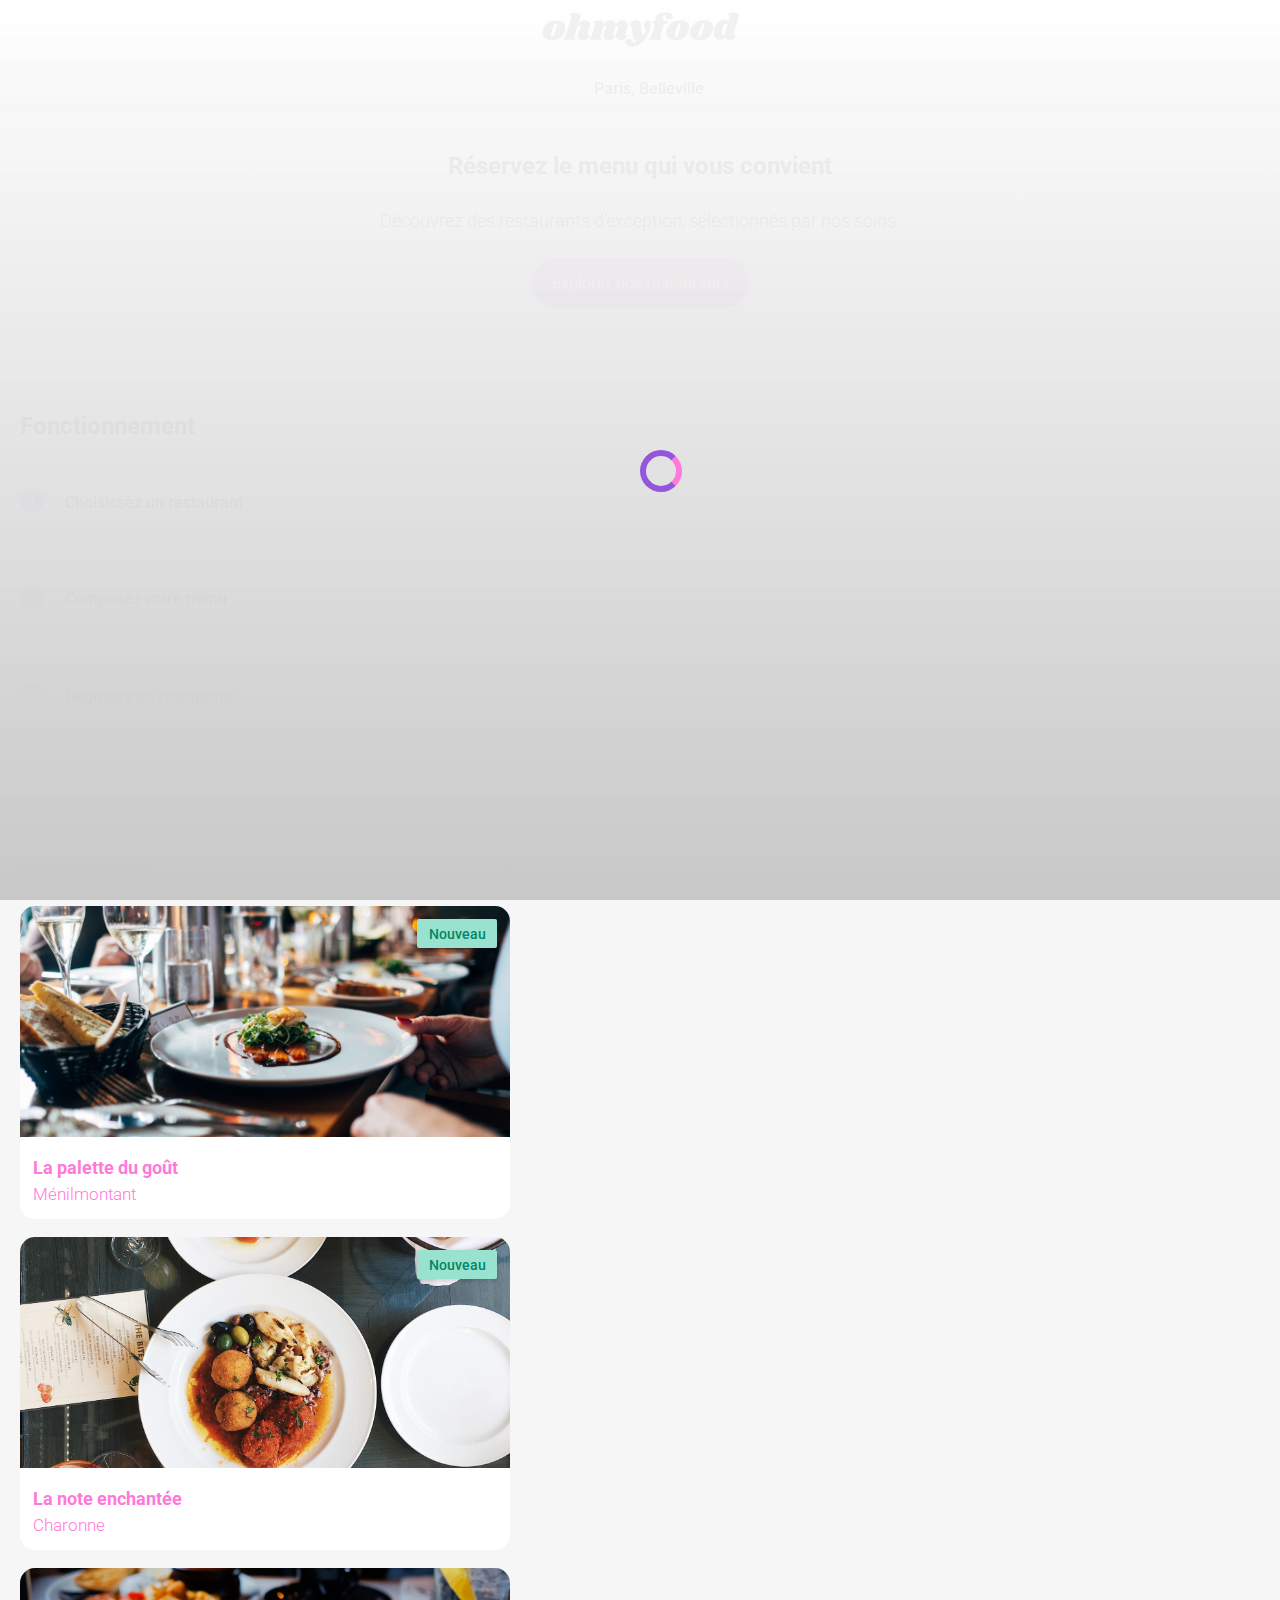
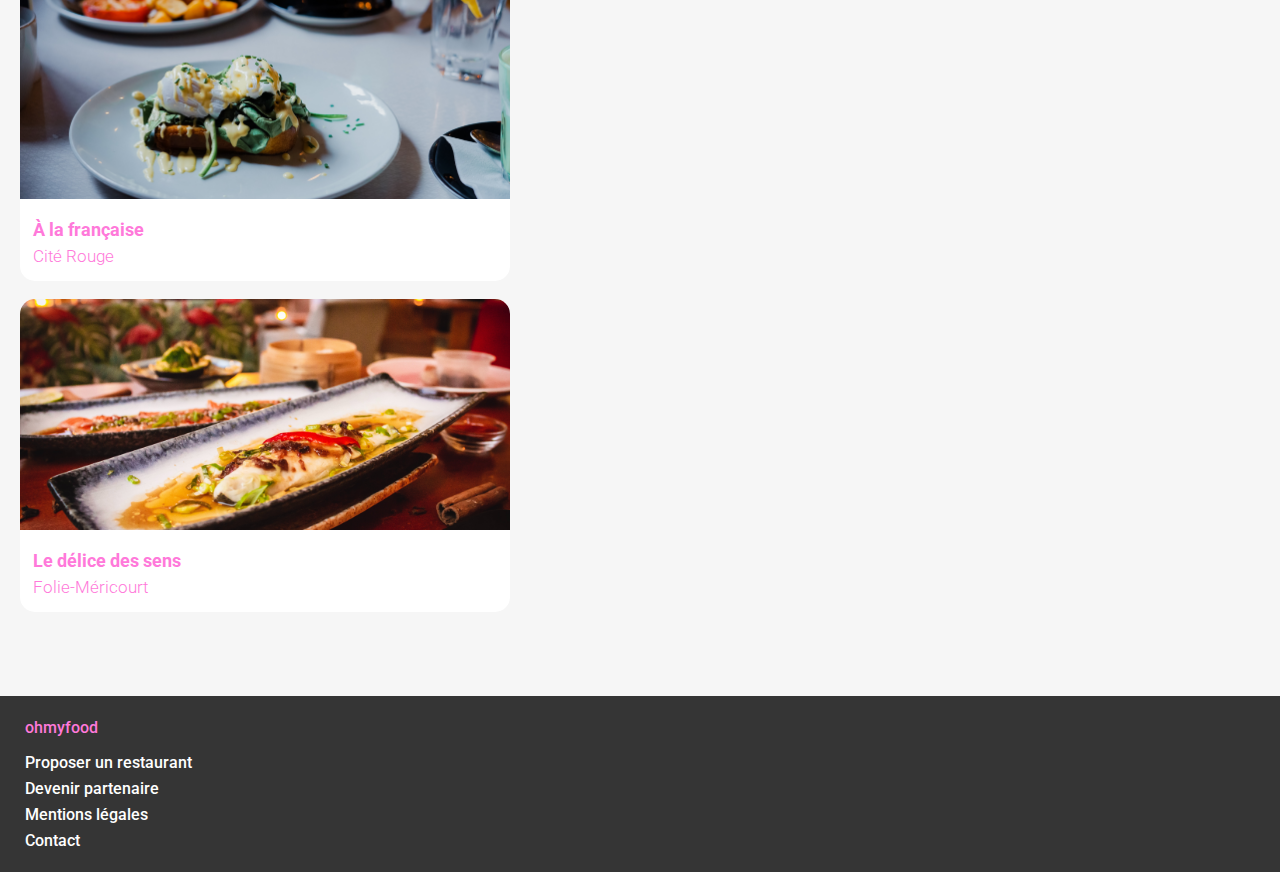
==== commit 6df2ae37: "Modifications home desktop" ====
--- a/index.html
+++ b/index.html
@@ -8,6 +8,7 @@
     <link rel="preconnect" href="https://fonts.googleapis.com">
     <link rel="preconnect" href="https://fonts.gstatic.com" crossorigin>
     <link href="https://fonts.googleapis.com/css2?family=Roboto:ital,wght@0,100;0,300;0,400;0,500;0,700;0,900;1,100;1,300;1,400;1,500;1,700;1,900&display=swap" rel="stylesheet">
+    <link href="https://fonts.googleapis.com/css2?family=Shrikhand&display=swap" rel="stylesheet">
     <link rel="stylesheet" href="https://cdnjs.cloudflare.com/ajax/libs/font-awesome/6.2.1/css/all.min.css" integrity="sha512-MV7K8+y+gLIBoVD59lQIYicR65iaqukzvf/nwasF0nqhPay5w/9lJmVM2hMDcnK1OnMGCdVK+iQrJ7lzPJQd1w==" crossorigin="anonymous" referrerpolicy="no-referrer">
     <link rel="stylesheet" href="./css/style.css">
 </head>
@@ -30,81 +31,97 @@
                 <section class="explorer">
                     <h2>Réservez le menu qui vous convient</h2>
                     <h3>Découvrez des restaurants d’exception, sélectionnés par nos soins.</h3>
-                    <a class="bouton-rose" href="#!">Explorer nos restaurants</a>
+                    <a class="bouton-rose" href="#restaurants">Explorer nos restaurants</a>
                 </section>
                 <section class="fonctionnement">
-                    <h2>Fonctionnement</h2>
-                    <div class="fonctionnement__step">
-                        <div class="fonctionnement__number">
-                            1
-                        </div>
-                        <div class="fonctionnement__texte">
-                            <i class="fa-solid fa-mobile-screen-button fonctionnement__texte--icon1" aria-hidden="true"></i>
-                            Choisissez un restaurant
-                        </div>
-                    </div>
-                    <div class="fonctionnement__step">
-                        <div class="fonctionnement__number">
-                            2
-                        </div>
-                        <div class="fonctionnement__texte">
-                            <i class="fa-solid fa-list-ul fonctionnement__texte--icon2" aria-hidden="true"></i>
-                            Composez votre menu
-                        </div>
-                    </div>
-                    <div class="fonctionnement__step">
-                        <div class="fonctionnement__number">
-                            3
-                        </div>
-                        <div class="fonctionnement__texte">
-                            <i class="fa-solid fa-store fonctionnement__texte--icon3" aria-hidden="true"></i>
-                            Dégustez au restaurant
+                    <div class="fonctionnement__cont">
+                        <h2>Fonctionnement</h2>
+                        <div class="fonctionnement__stepcont">
+                            <div class="fonctionnement__step">
+                                <div class="fonctionnement__number">
+                                    1
+                                </div>
+                                <div class="fonctionnement__texte">
+                                    <i class="fa-solid fa-mobile-screen-button fonctionnement__texte--icon1" aria-hidden="true"></i>
+                                    Choisissez un restaurant
+                                </div>
+                            </div>
+                            <div class="fonctionnement__step">
+                                <div class="fonctionnement__number">
+                                    2
+                                </div>
+                                <div class="fonctionnement__texte">
+                                    <i class="fa-solid fa-list-ul fonctionnement__texte--icon2" aria-hidden="true"></i>
+                                    Composez votre menu
+                                </div>
+                            </div>
+                            <div class="fonctionnement__step">
+                                <div class="fonctionnement__number">
+                                    3
+                                </div>
+                                <div class="fonctionnement__texte">
+                                    <i class="fa-solid fa-store fonctionnement__texte--icon3" aria-hidden="true"></i>
+                                    Dégustez au restaurant
+                                </div>
+                            </div>
                         </div>
                     </div>
                 </section>
-                <section class="restaurants">
-                    <h2>Restaurants</h2>
-                    <article class="card">
-                        <img src="./images/restaurants/jay-wennington-N_Y88TWmGwA-unsplash.jpg" alt="Image d'un plat dans une assiette">
-                        <div class="card__text">
-                            <h3 class="card__title">La palette du goût</h3>
-                            <p class="card__subtitle">Ménilmontant</p>
+                <section class="restaurants" id="restaurants">
+                    <div class="restaurants__cont">
+                        <h2>Restaurants</h2>
+                        <div class="restaurants__listcont">
+                            <article class="card">
+                                <a href="restaurants-palette.html">
+                                    <img src="./images/restaurants/jay-wennington-N_Y88TWmGwA-unsplash.jpg" alt="Image d'un plat dans une assiette">
+                                    <div class="card__text">
+                                        <h3 class="card__title">La palette du goût</h3>
+                                        <p class="card__subtitle">Ménilmontant</p>
+                                    </div>
+                                    <div class="card__caption">Nouveau</div>
+                                    <a href="#!"><div class="card__heart"><i class="fa-solid fa-heart first-heart"></i><i class="fa-solid fa-heart second-heart"></i></div></a>
+                                </a>
+                            </article>
+                            <article class="card">
+                                <a href="restaurants-note.html">
+                                    <img src="./images/restaurants/stil-u2Lp8tXIcjw-unsplash.jpg" alt="Image d'un plat dans une assiette">
+                                    <div class="card__text">
+                                        <h3 class="card__title">La note enchantée</h3>
+                                        <p class="card__subtitle">Charonne</p>
+                                    </div>
+                                    <div class="card__caption">Nouveau</div>
+                                    <a href="#!"><div class="card__heart--selected"><i class="fa-solid fa-heart first-heart"></i><i class="fa-solid fa-heart second-heart"></i></div></a>
+                                </a>
+                            </article>
+                            <article class="card">
+                                <a href="restaurants-francaise.html">
+                                    <img src="./images/restaurants/toa-heftiba-DQKerTsQwi0-unsplash.jpg" alt="Image d'un plat dans une assiette">
+                                    <div class="card__text">
+                                        <h3 class="card__title">À la française</h3>
+                                        <p class="card__subtitle">Cité Rouge</p>
+                                    </div>
+                                    <a href="#!"><div class="card__heart"><i class="fa-solid fa-heart first-heart"></i><i class="fa-solid fa-heart second-heart"></i></div></a>
+                                </a>
+                            </article>
+                            <article class="card">
+                                <a href="restaurants-delice.html">
+                                    <img src="./images/restaurants/louis-hansel-shotsoflouis-qNBGVyOCY8Q-unsplash.jpg" alt="Image d'un plat dans une assiette">
+                                    <div class="card__text">
+                                        <h3 class="card__title">Le délice des sens</h3>
+                                        <p class="card__subtitle">Folie-Méricourt</p>
+                                    </div>
+                                    <a href="#!"><div class="card__heart"><i class="fa-solid fa-heart first-heart"></i><i class="fa-solid fa-heart second-heart"></i></div></a>
+                                </a>
+                            </article>
                         </div>
-                        <div class="card__caption">Nouveau</div>
-                        <div class="card__heart"><i class="fa-solid fa-heart first-heart"></i><i class="fa-solid fa-heart second-heart"></i></div>
-                    </article>
-                    <article class="card">
-                        <img src="./images/restaurants/stil-u2Lp8tXIcjw-unsplash.jpg" alt="Image d'un plat dans une assiette">
-                        <div class="card__text">
-                            <h3 class="card__title">La note enchantée</h3>
-                            <p class="card__subtitle">Charonne</p>
-                        </div>
-                        <div class="card__caption">Nouveau</div>
-                        <div class="card__heart--selected"><i class="fa-solid fa-heart first-heart"></i><i class="fa-solid fa-heart second-heart"></i></div>
-                    </article>
-                    <article class="card">
-                        <img src="./images/restaurants/toa-heftiba-DQKerTsQwi0-unsplash.jpg" alt="Image d'un plat dans une assiette">
-                        <div class="card__text">
-                            <h3 class="card__title">À la française</h3>
-                            <p class="card__subtitle">Cité Rouge</p>
-                        </div>
-                        <div class="card__heart"><i class="fa-solid fa-heart first-heart"></i><i class="fa-solid fa-heart second-heart"></i></div>
-                    </article>
-                    <article class="card">
-                        <img src="./images/restaurants/louis-hansel-shotsoflouis-qNBGVyOCY8Q-unsplash.jpg" alt="Image d'un plat dans une assiette">
-                        <div class="card__text">
-                            <h3 class="card__title">Le délice des sens</h3>
-                            <p class="card__subtitle">Folie-Méricourt</p>
-                        </div>
-                        <div class="card__heart"><i class="fa-solid fa-heart first-heart"></i><i class="fa-solid fa-heart second-heart"></i></div>
-                    </article>
+                    </div>
                 </section>
             </div>
         </main>
         <footer>
             <div class="footer">
                 <div class="footer__logo">
-                    <a href="#!"><img src="./images/logo/ohmyfood-white@2x.svg" alt="Logo Ohmyfood"></a>
+                    <a href="index.html">ohmyfood</a>
                 </div>
                 <ul class="footer__liens">
                     <li><a href="#!"><i class="fa-solid fa-utensils" aria-hidden="true"></i> Proposer un restaurant</a></li>
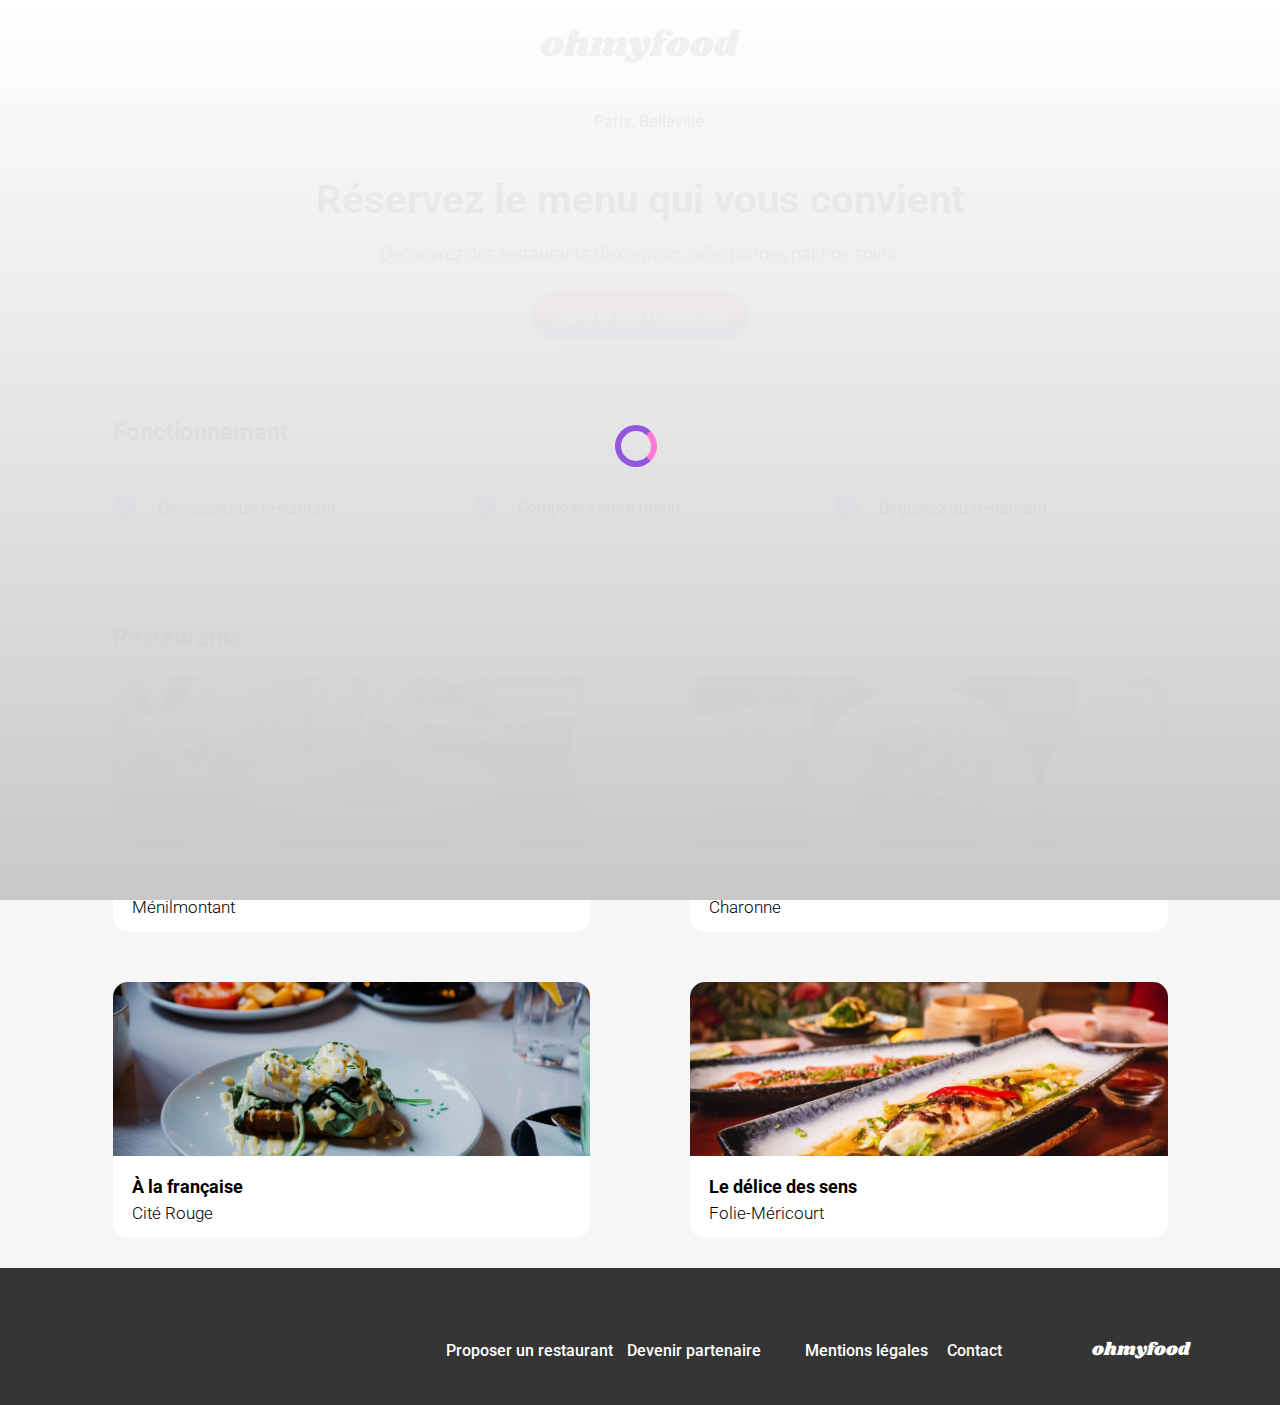
==== commit 23f46ea7: "Correction erreurs w3c" ====
--- a/index.html
+++ b/index.html
@@ -79,7 +79,7 @@
                                         <p class="card__subtitle">Ménilmontant</p>
                                     </div>
                                     <div class="card__caption">Nouveau</div>
-                                    <a href="#!"><div class="card__heart"><i class="fa-solid fa-heart first-heart"></i><i class="fa-solid fa-heart second-heart"></i></div></a>
+                                    <div class="card__heart"><i class="fa-solid fa-heart first-heart"></i><i class="fa-solid fa-heart second-heart"></i></div>
                                 </a>
                             </article>
                             <article class="card">
@@ -90,7 +90,7 @@
                                         <p class="card__subtitle">Charonne</p>
                                     </div>
                                     <div class="card__caption">Nouveau</div>
-                                    <a href="#!"><div class="card__heart--selected"><i class="fa-solid fa-heart first-heart"></i><i class="fa-solid fa-heart second-heart"></i></div></a>
+                                    <div class="card__heart--selected"><i class="fa-solid fa-heart first-heart"></i><i class="fa-solid fa-heart second-heart"></i></div>
                                 </a>
                             </article>
                             <article class="card">
@@ -100,7 +100,7 @@
                                         <h3 class="card__title">À la française</h3>
                                         <p class="card__subtitle">Cité Rouge</p>
                                     </div>
-                                    <a href="#!"><div class="card__heart"><i class="fa-solid fa-heart first-heart"></i><i class="fa-solid fa-heart second-heart"></i></div></a>
+                                    <div class="card__heart"><i class="fa-solid fa-heart first-heart"></i><i class="fa-solid fa-heart second-heart"></i></div>
                                 </a>
                             </article>
                             <article class="card">
@@ -110,7 +110,7 @@
                                         <h3 class="card__title">Le délice des sens</h3>
                                         <p class="card__subtitle">Folie-Méricourt</p>
                                     </div>
-                                    <a href="#!"><div class="card__heart"><i class="fa-solid fa-heart first-heart"></i><i class="fa-solid fa-heart second-heart"></i></div></a>
+                                    <div class="card__heart"><i class="fa-solid fa-heart first-heart"></i><i class="fa-solid fa-heart second-heart"></i></div>
                                 </a>
                             </article>
                         </div>
--- a/css/style.css
+++ b/css/style.css
@@ -19,15 +19,65 @@
     font-weight: 300;
     font-size: 16px;
   }
-.loading { 
-    width:100vw;
-    height:100vh;
-    position:fixed;
-    z-index:10;
+  
+  .main-container {
+    width: 100%;
+    max-width: 100%;
+    padding: 0;
+    box-sizing: border-box;
+  }
+  
+  a {
+    color: #FF79DA;
+    text-decoration: none;
+  }
+  
+  /****** Loaders ***********/
+  @-webkit-keyframes loading-rotate {
+    100% {
+      -webkit-transform: rotate(360deg);
+    }
+  }
+  @-webkit-keyframes loading-out {
+    0% {
+      height: 100vh;
+      opacity: 1;
+    }
+    50% {
+      height: 100vh;
+      opacity: 1;
+    }
+    99% {
+      height: 0;
+      width: 100vw;
+      opacity: 1;
+    }
+    100% {
+      width: 0;
+      height: 0;
+      visibility: hidden;
+    }
+  }
+  @keyframes show-menu {
+    from {
+      opacity: 0;
+      transform: translatey(-15%);
+    }
+    to {
+      opacity: 1;
+      transform: translatey(0%);
+    }
+  }
+  .loading {
+    width: 100vw;
+    height: 100vh;
+    position: fixed;
+    z-index: 10;
     -webkit-animation: loading-out 0.8s ease-out 2s forwards;
-    background-image: linear-gradient(to bottom,rgba(255,255,255, 0.95),rgba(200,200,200, 1));
-}
-.loading__anim {
+    background-image: linear-gradient(to bottom, rgba(255, 255, 255, 0.95), rgb(200, 200, 200));
+  }
+  
+  .loading__anim {
     height: 0;
     width: 0;
     padding: 15px;
@@ -36,35 +86,11 @@
     border-radius: 22px;
     -webkit-animation: loading-rotate 2s infinite linear;
     position: absolute;
-    left: 50%;
-    top: 50%;
-}
-@-webkit-keyframes loading-rotate {
-  100% {
-    -webkit-transform: rotate(360deg);
-  }
-}
-@-webkit-keyframes loading-out {
-    0% {
-        height: 100vh;
-        opacity:1;
-    }
-    50% {
-        height: 100vh;
-        opacity:1;
-    }
-    99% {
-        height:0;
-        width:100vw;
-        opacity:1;
-    }
-    100% {
-        width:0;
-        height:0;
-        visibility:hidden;
-    }
-  }
-  
+    left: calc(50% - 25px);
+    top: calc(50% - 25px);
+  }
+  
+  /****** Buttons ***********/
   .bouton-rose {
     box-shadow: 0px 4px 10px 0px rgba(0, 0, 0, 0.2509803922);
     font-size: 16px;
@@ -74,7 +100,7 @@
     padding: 15px 20px;
     display: inline-block;
     position: relative;
-    background-image: linear-gradient(to top,rgba(147,86,220, 1),rgba(255,121,218, 1));
+    background-image: linear-gradient(to top, rgb(147, 86, 220), rgb(255, 121, 218));
     z-index: 1;
   }
   .bouton-rose::before {
@@ -85,10 +111,10 @@
     right: 0;
     bottom: 0;
     left: 0;
-    background-image: linear-gradient(to top,rgba(147,86,220, 0.85),rgba(255,121,218, 0.85));
-      background-color: #FFF;;
+    background-image: linear-gradient(to top, rgba(147, 86, 220, 0.85), rgba(255, 121, 218, 0.85));
+    background-color: white;
     z-index: -1;
-    box-shadow: 0px 4px 15px 0px #00000059;
+    box-shadow: 0px 4px 15px 0px rgba(0, 0, 0, 0.3490196078);
     transition: 0.3s linear;
     opacity: 0;
   }
@@ -96,16 +122,76 @@
     opacity: 1;
   }
   
-  .main-container {
-    width: 100%;
-    max-width: 100%;
-    padding: 0;
-    box-sizing: border-box;
-  }
-  
-  a {
-    color: #FF79DA;
-    text-decoration: none;
+  .card__heart--selected .second-heart {
+    font-size: 22px;
+    position: absolute;
+    right: 20px;
+    bottom: 30px;
+    color: transparent;
+    -webkit-text-stroke-width: 1px;
+    -webkit-text-stroke-color: #101010;
+    transition: 0.5s;
+    background-image: none;
+    background-color: transparent;
+    background-clip: text;
+    color: transparent;
+    transition: 1s;
+    opacity: 0;
+  }
+  .card__heart--selected .first-heart {
+    font-size: 22px;
+    position: absolute;
+    right: 20px;
+    bottom: 30px;
+    -webkit-text-stroke-width: 0px;
+    -webkit-text-stroke-color: #FFF;
+    background-image: linear-gradient(to bottom, rgb(147, 86, 220), rgb(255, 121, 218));
+    background-color: white;
+    background-clip: text;
+    color: transparent;
+    transition: 1s;
+  }
+  .card__heart--selected:hover .first-heart {
+    opacity: 0;
+  }
+  .card__heart--selected:hover .second-heart {
+    opacity: 1;
+  }
+  
+  .card__heart .second-heart {
+    font-size: 22px;
+    position: absolute;
+    right: 20px;
+    bottom: 30px;
+    color: transparent;
+    -webkit-text-stroke-width: 1px;
+    -webkit-text-stroke-color: #101010;
+    transition: 0.5s;
+    background-image: none;
+    background-color: transparent;
+    background-clip: text;
+    color: transparent;
+    transition: 1s;
+  }
+  .card__heart .first-heart {
+    font-size: 22px;
+    position: absolute;
+    right: 20px;
+    bottom: 30px;
+    -webkit-text-stroke-width: 0px;
+    -webkit-text-stroke-color: #FFF;
+    background-image: linear-gradient(to bottom, rgb(147, 86, 220), rgb(255, 121, 218));
+    background-color: white;
+    background-clip: text;
+    color: transparent;
+    transition: 1s;
+    opacity: 0;
+  }
+  .card__heart:hover .second-heart {
+    opacity: 0;
+  }
+  .card__heart:hover .first-heart {
+    opacity: 1;
   }
   
   /****** Header ***********/
@@ -119,7 +205,7 @@
     height: 63px;
   }
   .header__logo img {
-    width: 197px;
+    width: 162px;
   }
   
   .header__lieu {
@@ -133,6 +219,18 @@
     color: #353535;
   }
   
+  .header__back {
+    position: absolute;
+    left: 17px;
+    top: 17px;
+    width: 30px;
+    height: 30px;
+  }
+  .header__back i {
+    font-size: 17px;
+    color: #353535;
+  }
+  
   /****** Footer ***********/
   .footer {
     background: #353535;
@@ -143,8 +241,11 @@
   .footer__logo {
     padding-top: 22px;
   }
-  .footer__logo img {
-    height: 27px;
+  .footer__logo a {
+    font-family: "Shrikhand", serif;
+    font-weight: 400;
+    font-size: 18px;
+    color: #FFF;
   }
   
   .footer__liens {
@@ -153,19 +254,19 @@
     list-style: none;
   }
   .footer__liens a {
-    color: white;
+    color: #FFF;
   }
   .footer__liens i {
-    color: white;
+    color: #FFF;
     font-size: 13px;
     width: 20px;
   }
   .footer__liens li {
     padding-bottom: 7px;
   }
-
-/****** Home ***********/
-.explorer {
+  
+  /****** Home ***********/
+  .explorer {
     text-align: center;
     background: #F6F6F6;
   }
@@ -174,11 +275,13 @@
     padding-top: 39px;
     font-weight: 700;
     font-size: 24px;
+    padding: 39px 75px 0px 75px;
   }
   .explorer h3 {
-    margin: 30px 0 0 0;
+    margin: 20px 0 0 0;
     font-weight: 300;
     font-size: 18px;
+    padding: 0px 15px;
   }
   .explorer a {
     margin-top: 27px;
@@ -199,7 +302,7 @@
     box-shadow: 0px 4px 15px 0px rgba(0, 0, 0, 0.1490196078);
     background: #F6F6F6;
     border-radius: 20px;
-    max-width: 335px;
+    max-width: 100%;
     display: flex;
     align-items: center;
     margin-left: 12px;
@@ -229,14 +332,17 @@
   .fonctionnement__texte i {
     width: 30px;
   }
+  
   .fonctionnement__texte--icon1 {
     font-size: 20px;
     color: #7E7E7E;
   }
+  
   .fonctionnement__texte--icon2 {
     font-size: 16px;
     color: #7E7E7E;
   }
+  
   .fonctionnement__texte--icon3 {
     font-size: 18px;
   }
@@ -253,7 +359,7 @@
   }
   
   .card {
-    max-width: 490px;
+    max-width: 100%;
     border-radius: 15px;
     background: #FFF;
     position: relative;
@@ -261,13 +367,14 @@
   }
   .card img {
     width: 100%;
-    height: 231px;
+    height: 174px;
     object-fit: cover;
     border-radius: 15px 15px 0px 0px;
   }
   
   .card__text {
     padding: 16px 0 0 13px;
+    color: #000;
   }
   
   .card__title {
@@ -300,38 +407,250 @@
     border-radius: 2px;
   }
   
-  .card__heart--selected .second-heart, .card__heart .second-heart {
-    font-size: 22px;
-    position: absolute;
-    right: 20px;
-    bottom: 30px;
-    color: transparent;
-    -webkit-text-stroke-width: 1px;
-    -webkit-text-stroke-color: #101010;
-    transition:0.5s;
-    bottom: 30px;
-    background-image:none;
-    background-color: #FFF;
-    background-clip: text;
-    color: transparent;
-    transition:1s;
-   }
-  .card__heart--selected .first-heart,  .card__heart .first-heart {
-    font-size: 22px;
-    position: absolute;
-    right: 20px;
-    bottom: 30px;
-    -webkit-text-stroke-width: 0px;
-    -webkit-text-stroke-color: #FFF;
-    background-image: linear-gradient(to bottom,rgba(147,86,220, 1),rgba(255,121,218, 1));
-    background-color: #FFF;
-    background-clip: text;
-    color: transparent;
-    transition:1s;
-  }
-  .card__heart--selected .second-heart, .card__heart .first-heart, .card__heart--selected:hover .first-heart, .card__heart:hover .second-heart {
-    opacity:0;
-  }
-  .card__heart--selected:hover .second-heart, .card__heart:hover .first-heart {
-    opacity:1;
-  }
+  /****** Restaurants ***********/
+  .restaurant {
+    text-align: center;
+  }
+  .restaurant img {
+    width: 100%;
+    height: 275px;
+    object-fit: cover;
+    position: relative;
+  }
+  .restaurant .bouton-rose {
+    margin-top: 28px;
+    margin-bottom: 40px;
+    padding: 15px 48px;
+  }
+  
+  .restaurant__cont {
+    border-radius: 40px 40px 0px 0px;
+    background: #F6F6F6;
+    margin-top: -40px;
+    position: relative;
+    padding: 0px 13px;
+  }
+  .restaurant__cont h1 {
+    margin: 0;
+    padding: 32px 0px 2px 4px;
+    font-family: "Shrikhand", serif;
+    font-weight: 400;
+    font-size: 28px;
+  }
+  .restaurant__cont .card__heart .first-heart {
+    top: 40px;
+    right: 41px;
+    bottom: unset;
+  }
+  .restaurant__cont .card__heart .second-heart {
+    top: 40px;
+    right: 41px;
+    bottom: unset;
+  }
+  .restaurant__cont h2 {
+    font-weight: 300;
+    font-size: 16px;
+    text-transform: uppercase;
+    margin: 0;
+    padding-top: 40px;
+    border-bottom: 3px solid #99E2D0;
+    width: 40px;
+    padding-bottom: 8px;
+    margin-bottom: 12px;
+  }
+  .restaurant__cont hr {
+    border-top: 3px solid #99E2D0;
+    width: 40px;
+  }
+  
+  .card-restaurant {
+    background: #FFF;
+    box-shadow: 0px 4.01px 15.04px 0px rgba(0, 0, 0, 0.1019607843);
+    border-radius: 15px;
+    margin-bottom: 12px;
+    display: flex;
+    overflow: hidden;
+  }
+  .card-restaurant:hover .card-restaurant__check {
+    margin-right: 0px;
+    transition: 0.5s;
+  }
+  
+  .card-restaurant__text {
+    width: calc(100% - 40px);
+    text-align: left;
+  }
+  
+  .card-restaurant__title {
+    font-size: 18px;
+    font-weight: 500;
+    margin: 0;
+    padding-top: 12px;
+    padding-left: 15px;
+  }
+  
+  .card-restaurant__subtitle {
+    font-size: 15px;
+    font-weight: 300;
+    padding: 5px 20px 12px 15px;
+    margin: 0;
+    text-overflow: ellipsis;
+    white-space: nowrap;
+    overflow: hidden;
+  }
+  
+  .card-restaurant__price {
+    font-size: 15px;
+    font-weight: 700;
+    display: flex;
+    align-items: end;
+    padding-bottom: 13px;
+    width: 40px;
+  }
+  
+  .card-restaurant__check {
+    background: #99E2D0;
+    width: 59px;
+    border-radius: 0px 15px 15px 0px;
+    display: flex;
+    align-items: center;
+    justify-content: center;
+    margin-right: -100px;
+    transition: 0.5s;
+    cursor: pointer;
+  }
+  .card-restaurant__check i {
+    color: #FFF;
+    font-size: 20px;
+  }
+  
+  .restaurant__menu > * {
+    opacity: 0;
+    animation: 1.5s show-menu ease forwards;
+  }
+  
+  .restaurant__menuitem:nth-child(1) {
+    animation-delay: 0.5s;
+  }
+  .restaurant__menuitem:nth-child(2) {
+    animation-delay: 1.5s;
+  }
+  .restaurant__menuitem:nth-child(3) {
+    animation-delay: 2.5s;
+  }
+  
+  /****** Media querys ***********/
+  @media (min-width: 768px) {
+    .header__logo {
+      height: 96px;
+    }
+    .header__logo img {
+      width: 200px;
+    }
+    .header__lieu {
+      box-shadow: none;
+    }
+    .header__back {
+      top: 30px;
+    }
+    .explorer h2 {
+      margin: 0;
+      padding-top: 30px;
+      font-weight: 700;
+      font-size: 40px;
+    }
+    .explorer a {
+      margin-bottom: 30px;
+    }
+    .fonctionnement {
+      padding: 0px 20px 25px 20px;
+    }
+    .fonctionnement__cont {
+      max-width: 1055px;
+      margin: 0 auto;
+    }
+    .restaurants__cont {
+      max-width: 1055px;
+      margin: 0 auto;
+    }
+    .fonctionnement__stepcont {
+      display: flex;
+      justify-content: space-between;
+    }
+    .fonctionnement__step {
+      width: calc((100% - 90px) / 3);
+    }
+    .restaurants {
+      padding: 0px 20px 30px 20px;
+    }
+    .restaurants h2 {
+      padding: 30px 0 25px 0;
+    }
+    .restaurants__listcont {
+      display: flex;
+      justify-content: space-between;
+      flex-wrap: wrap;
+      row-gap: 50px;
+    }
+    .card {
+      width: calc((100% - 100px) / 2);
+      margin-bottom: 0px;
+    }
+    .card__text {
+      padding: 16px 0 0 19px;
+    }
+    .footer {
+      display: flex;
+      flex-direction: row-reverse;
+      padding: 57px 90px 30px 0px;
+      align-items: center;
+    }
+    .footer__liens li {
+      display: inline;
+    }
+    .footer__liens li:nth-child(1) {
+      margin-right: 10px;
+    }
+    .footer__liens li:nth-child(2) {
+      margin-right: 40px;
+    }
+    .footer__liens li:nth-child(3) {
+      margin-right: 15px;
+    }
+    .footer__logo {
+      padding-top: 0px;
+      margin-left: 90px;
+    }
+    .restaurant img {
+      height: 383px;
+    }
+    .restaurant__cont {
+      width: 1055px;
+      margin: -40px auto 0px auto;
+    }
+    .restaurant__cont h1 {
+      display: inline-block;
+      padding: 51px 0px 2px 4px;
+    }
+    .restaurant__cont .card__heart {
+      position: relative;
+      display: inline-block;
+      padding-right: 24px;
+    }
+    .restaurant__cont .card__heart .first-heart {
+      position: relative;
+      top: unset;
+      right: unset;
+      bottom: unset;
+    }
+    .restaurant__cont .card__heart .second-heart {
+      position: absolute;
+      top: 0px;
+      right: 0px;
+      bottom: unset;
+    }
+    .restaurant__menu {
+      width: 634px;
+      margin: 0 auto;
+    }
+  }